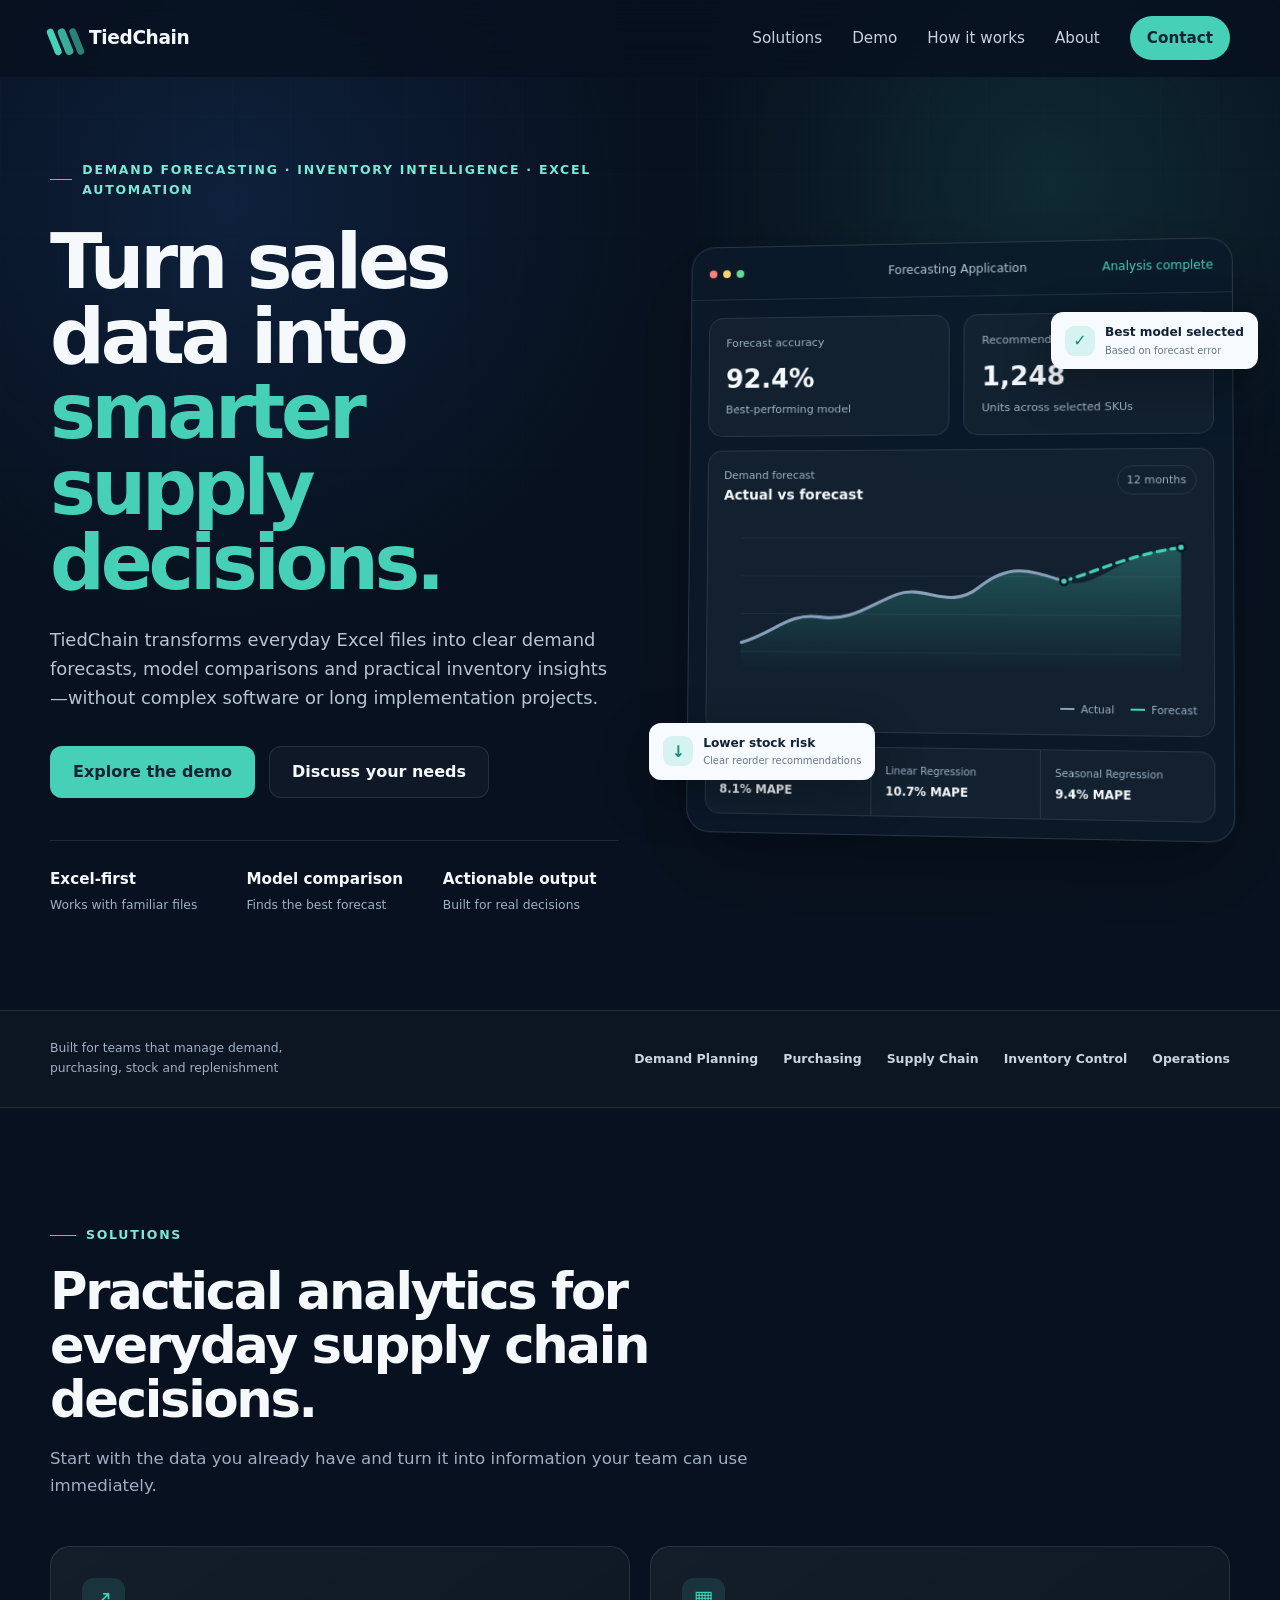
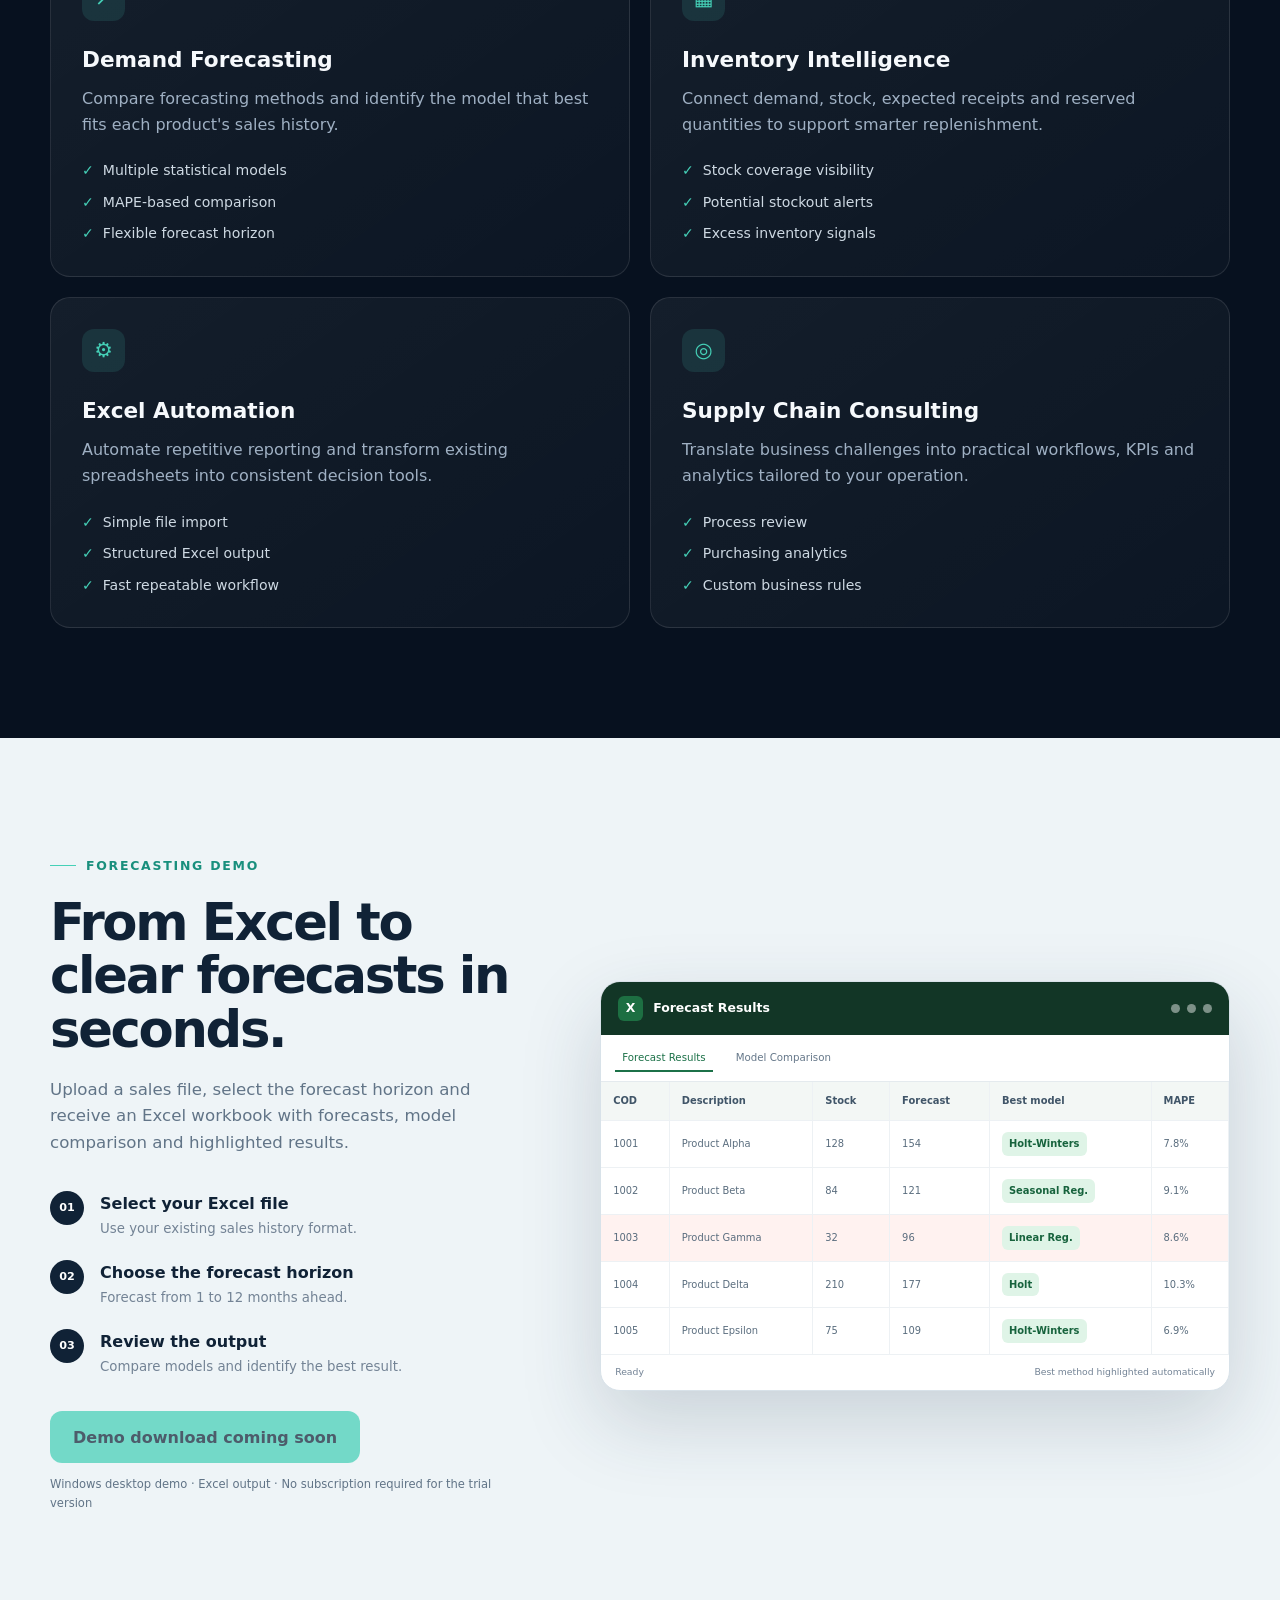
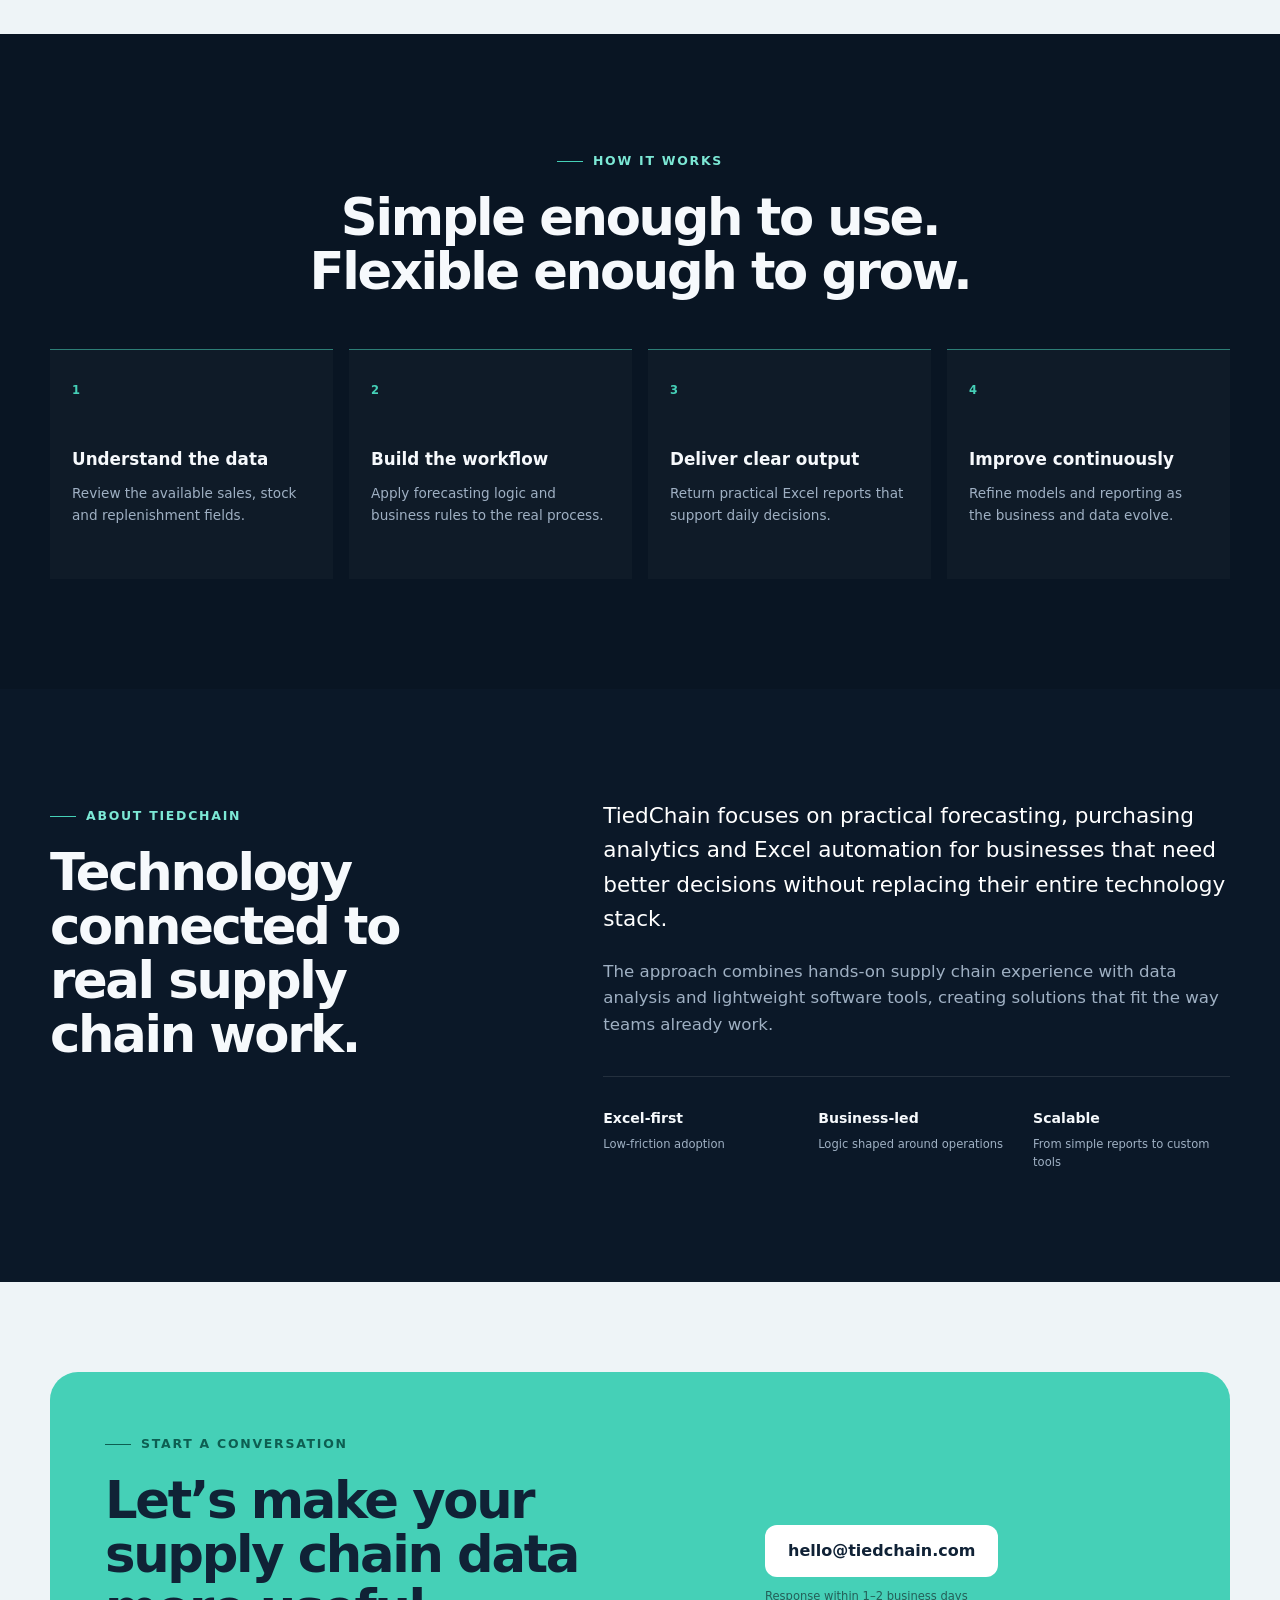
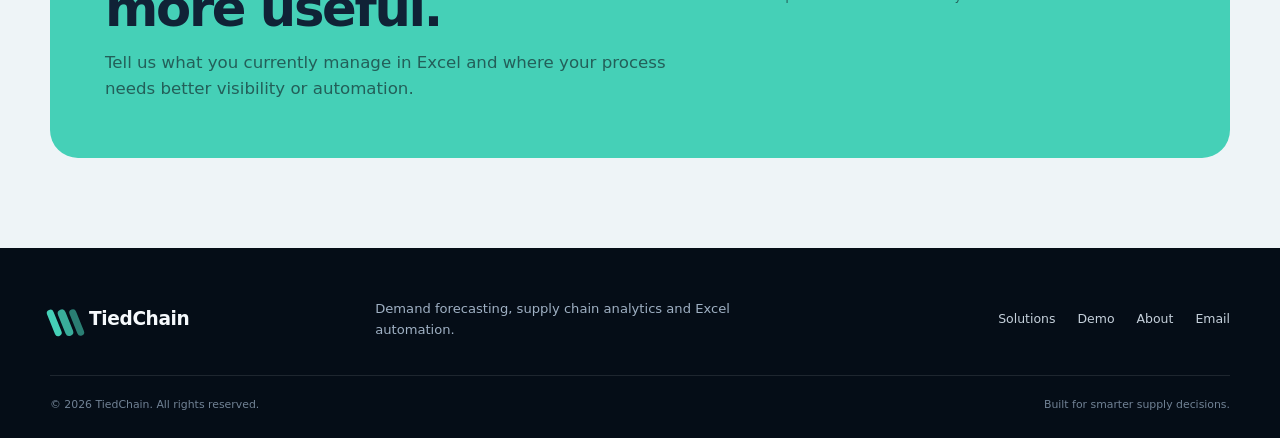
==== index.html @ 2e9de714 "Add files via upload" ====
<!DOCTYPE html>
<html lang="en">
<head>
  <meta charset="UTF-8" />
  <meta name="viewport" content="width=device-width, initial-scale=1.0" />
  <meta name="description" content="TiedChain helps businesses turn Excel sales data into clear demand forecasts, smarter inventory decisions and practical supply chain insights." />
  <meta name="theme-color" content="#07111f" />
  <title>TiedChain | Demand Forecasting & Supply Chain Analytics</title>
  <link rel="icon" href="favicon.svg" type="image/svg+xml" />
  <link rel="stylesheet" href="style.css" />
</head>
<body>
  <header class="site-header">
    <div class="container nav-wrap">
      <a class="brand" href="#top" aria-label="TiedChain home">
        <span class="brand-mark" aria-hidden="true">
          <span></span><span></span><span></span>
        </span>
        <span>TiedChain</span>
      </a>

      <button class="menu-toggle" aria-label="Open navigation" aria-expanded="false">
        <span></span><span></span><span></span>
      </button>

      <nav class="main-nav" aria-label="Main navigation">
        <a href="#solutions">Solutions</a>
        <a href="#demo">Demo</a>
        <a href="#process">How it works</a>
        <a href="#about">About</a>
        <a href="#contact" class="nav-cta">Contact</a>
      </nav>
    </div>
  </header>

  <main id="top">
    <section class="hero">
      <div class="hero-grid"></div>
      <div class="container hero-layout">
        <div class="hero-copy reveal">
          <div class="eyebrow">Demand forecasting · Inventory intelligence · Excel automation</div>
          <h1>Turn sales data into <span>smarter supply decisions.</span></h1>
          <p class="hero-text">
            TiedChain transforms everyday Excel files into clear demand forecasts, model comparisons
            and practical inventory insights—without complex software or long implementation projects.
          </p>
          <div class="hero-actions">
            <a class="button primary" href="#demo">Explore the demo</a>
            <a class="button secondary" href="#contact">Discuss your needs</a>
          </div>
          <div class="trust-row">
            <div><strong>Excel-first</strong><span>Works with familiar files</span></div>
            <div><strong>Model comparison</strong><span>Finds the best forecast</span></div>
            <div><strong>Actionable output</strong><span>Built for real decisions</span></div>
          </div>
        </div>

        <div class="hero-visual reveal">
          <div class="dashboard-shell">
            <div class="window-bar">
              <div class="window-dots"><i></i><i></i><i></i></div>
              <span>Forecasting Application</span>
              <span class="status">Analysis complete</span>
            </div>
            <div class="dashboard-content">
              <div class="metric-card">
                <span>Forecast accuracy</span>
                <strong>92.4%</strong>
                <small>Best-performing model</small>
              </div>
              <div class="metric-card">
                <span>Recommended order</span>
                <strong>1,248</strong>
                <small>Units across selected SKUs</small>
              </div>
              <div class="chart-card">
                <div class="chart-head">
                  <div>
                    <span>Demand forecast</span>
                    <strong>Actual vs forecast</strong>
                  </div>
                  <span class="chip">12 months</span>
                </div>
                <svg viewBox="0 0 620 230" role="img" aria-label="Demand forecast chart">
                  <defs>
                    <linearGradient id="area" x1="0" y1="0" x2="0" y2="1">
                      <stop offset="0%" stop-color="#45d0b7" stop-opacity=".32"/>
                      <stop offset="100%" stop-color="#45d0b7" stop-opacity="0"/>
                    </linearGradient>
                  </defs>
                  <g class="grid-lines">
                    <line x1="24" y1="30" x2="600" y2="30"/>
                    <line x1="24" y1="80" x2="600" y2="80"/>
                    <line x1="24" y1="130" x2="600" y2="130"/>
                    <line x1="24" y1="180" x2="600" y2="180"/>
                  </g>
                  <path class="area" d="M25 168 C70 155 88 128 130 134 S195 118 232 104 S300 126 340 94 S405 72 450 86 S520 46 600 42 L600 205 L25 205 Z"/>
                  <path class="actual" d="M25 168 C70 155 88 128 130 134 S195 118 232 104 S300 126 340 94 S405 72 450 86"/>
                  <path class="forecast" d="M450 86 C500 70 535 52 600 42"/>
                  <circle cx="450" cy="86" r="5"/>
                  <circle cx="600" cy="42" r="5"/>
                </svg>
                <div class="chart-legend"><span><i class="actual-key"></i>Actual</span><span><i class="forecast-key"></i>Forecast</span></div>
              </div>
              <div class="model-row">
                <div><span>Holt-Winters</span><strong>8.1% MAPE</strong></div>
                <div><span>Linear Regression</span><strong>10.7% MAPE</strong></div>
                <div><span>Seasonal Regression</span><strong>9.4% MAPE</strong></div>
              </div>
            </div>
          </div>
          <div class="floating-note note-one"><span>↓</span><div><strong>Lower stock risk</strong><small>Clear reorder recommendations</small></div></div>
          <div class="floating-note note-two"><span>✓</span><div><strong>Best model selected</strong><small>Based on forecast error</small></div></div>
        </div>
      </div>
    </section>

    <section class="logo-strip">
      <div class="container">
        <p>Built for teams that manage demand, purchasing, stock and replenishment</p>
        <div class="role-list">
          <span>Demand Planning</span>
          <span>Purchasing</span>
          <span>Supply Chain</span>
          <span>Inventory Control</span>
          <span>Operations</span>
        </div>
      </div>
    </section>

    <section class="section" id="solutions">
      <div class="container">
        <div class="section-heading reveal">
          <div class="eyebrow">Solutions</div>
          <h2>Practical analytics for everyday supply chain decisions.</h2>
          <p>Start with the data you already have and turn it into information your team can use immediately.</p>
        </div>

        <div class="card-grid">
          <article class="feature-card reveal">
            <div class="icon-box">↗</div>
            <h3>Demand Forecasting</h3>
            <p>Compare forecasting methods and identify the model that best fits each product's sales history.</p>
            <ul><li>Multiple statistical models</li><li>MAPE-based comparison</li><li>Flexible forecast horizon</li></ul>
          </article>
          <article class="feature-card reveal">
            <div class="icon-box">▦</div>
            <h3>Inventory Intelligence</h3>
            <p>Connect demand, stock, expected receipts and reserved quantities to support smarter replenishment.</p>
            <ul><li>Stock coverage visibility</li><li>Potential stockout alerts</li><li>Excess inventory signals</li></ul>
          </article>
          <article class="feature-card reveal">
            <div class="icon-box">⚙</div>
            <h3>Excel Automation</h3>
            <p>Automate repetitive reporting and transform existing spreadsheets into consistent decision tools.</p>
            <ul><li>Simple file import</li><li>Structured Excel output</li><li>Fast repeatable workflow</li></ul>
          </article>
          <article class="feature-card reveal">
            <div class="icon-box">◎</div>
            <h3>Supply Chain Consulting</h3>
            <p>Translate business challenges into practical workflows, KPIs and analytics tailored to your operation.</p>
            <ul><li>Process review</li><li>Purchasing analytics</li><li>Custom business rules</li></ul>
          </article>
        </div>
      </div>
    </section>

    <section class="section demo-section" id="demo">
      <div class="container demo-layout">
        <div class="demo-copy reveal">
          <div class="eyebrow">Forecasting demo</div>
          <h2>From Excel to clear forecasts in seconds.</h2>
          <p>
            Upload a sales file, select the forecast horizon and receive an Excel workbook with forecasts,
            model comparison and highlighted results.
          </p>
          <div class="check-list">
            <div><span>01</span><p><strong>Select your Excel file</strong><small>Use your existing sales history format.</small></p></div>
            <div><span>02</span><p><strong>Choose the forecast horizon</strong><small>Forecast from 1 to 12 months ahead.</small></p></div>
            <div><span>03</span><p><strong>Review the output</strong><small>Compare models and identify the best result.</small></p></div>
          </div>
          <a class="button primary disabled-link" href="#" aria-disabled="true" title="Demo download will be added soon">Demo download coming soon</a>
          <p class="microcopy">Windows desktop demo · Excel output · No subscription required for the trial version</p>
        </div>

        <div class="excel-preview reveal" aria-label="Example forecasting output">
          <div class="excel-top">
            <div class="excel-brand"><span>X</span> Forecast Results</div>
            <div class="excel-controls"><i></i><i></i><i></i></div>
          </div>
          <div class="sheet-tabs"><span class="active">Forecast Results</span><span>Model Comparison</span></div>
          <div class="table-wrap">
            <table>
              <thead>
                <tr><th>COD</th><th>Description</th><th>Stock</th><th>Forecast</th><th>Best model</th><th>MAPE</th></tr>
              </thead>
              <tbody>
                <tr><td>1001</td><td>Product Alpha</td><td>128</td><td>154</td><td><span class="best">Holt-Winters</span></td><td>7.8%</td></tr>
                <tr><td>1002</td><td>Product Beta</td><td>84</td><td>121</td><td><span class="best">Seasonal Reg.</span></td><td>9.1%</td></tr>
                <tr class="risk"><td>1003</td><td>Product Gamma</td><td>32</td><td>96</td><td><span class="best">Linear Reg.</span></td><td>8.6%</td></tr>
                <tr><td>1004</td><td>Product Delta</td><td>210</td><td>177</td><td><span class="best">Holt</span></td><td>10.3%</td></tr>
                <tr><td>1005</td><td>Product Epsilon</td><td>75</td><td>109</td><td><span class="best">Holt-Winters</span></td><td>6.9%</td></tr>
              </tbody>
            </table>
          </div>
          <div class="excel-footer"><span>Ready</span><span>Best method highlighted automatically</span></div>
        </div>
      </div>
    </section>

    <section class="section process-section" id="process">
      <div class="container">
        <div class="section-heading centered reveal">
          <div class="eyebrow">How it works</div>
          <h2>Simple enough to use. Flexible enough to grow.</h2>
        </div>
        <div class="process-grid">
          <div class="process-step reveal"><span>1</span><h3>Understand the data</h3><p>Review the available sales, stock and replenishment fields.</p></div>
          <div class="process-step reveal"><span>2</span><h3>Build the workflow</h3><p>Apply forecasting logic and business rules to the real process.</p></div>
          <div class="process-step reveal"><span>3</span><h3>Deliver clear output</h3><p>Return practical Excel reports that support daily decisions.</p></div>
          <div class="process-step reveal"><span>4</span><h3>Improve continuously</h3><p>Refine models and reporting as the business and data evolve.</p></div>
        </div>
      </div>
    </section>

    <section class="section about-section" id="about">
      <div class="container about-layout">
        <div class="about-panel reveal">
          <div class="eyebrow">About TiedChain</div>
          <h2>Technology connected to real supply chain work.</h2>
        </div>
        <div class="about-copy reveal">
          <p class="lead">
            TiedChain focuses on practical forecasting, purchasing analytics and Excel automation
            for businesses that need better decisions without replacing their entire technology stack.
          </p>
          <p>
            The approach combines hands-on supply chain experience with data analysis and lightweight
            software tools, creating solutions that fit the way teams already work.
          </p>
          <div class="about-stats">
            <div><strong>Excel-first</strong><span>Low-friction adoption</span></div>
            <div><strong>Business-led</strong><span>Logic shaped around operations</span></div>
            <div><strong>Scalable</strong><span>From simple reports to custom tools</span></div>
          </div>
        </div>
      </div>
    </section>

    <section class="contact-section" id="contact">
      <div class="container contact-card reveal">
        <div>
          <div class="eyebrow">Start a conversation</div>
          <h2>Let’s make your supply chain data more useful.</h2>
          <p>Tell us what you currently manage in Excel and where your process needs better visibility or automation.</p>
        </div>
        <div class="contact-actions">
          <a class="button light" href="mailto:hello@tiedchain.com">hello@tiedchain.com</a>
          <span>Response within 1–2 business days</span>
        </div>
      </div>
    </section>
  </main>

  <footer class="site-footer">
    <div class="container footer-grid">
      <a class="brand" href="#top">
        <span class="brand-mark" aria-hidden="true"><span></span><span></span><span></span></span>
        <span>TiedChain</span>
      </a>
      <p>Demand forecasting, supply chain analytics and Excel automation.</p>
      <div class="footer-links">
        <a href="#solutions">Solutions</a>
        <a href="#demo">Demo</a>
        <a href="#about">About</a>
        <a href="mailto:hello@tiedchain.com">Email</a>
      </div>
    </div>
    <div class="container footer-bottom">
      <span>© <span id="year"></span> TiedChain. All rights reserved.</span>
      <span>Built for smarter supply decisions.</span>
    </div>
  </footer>

  <script src="script.js"></script>
</body>
</html>
---- style.css ----
:root {
  --bg: #07111f;
  --bg-soft: #0b1828;
  --panel: #0f2033;
  --panel-2: #12273d;
  --text: #f6f9fc;
  --muted: #9fb0c3;
  --line: rgba(255,255,255,.10);
  --accent: #45d0b7;
  --accent-2: #7ce8d5;
  --ink: #102236;
  --white: #ffffff;
  --shadow: 0 30px 80px rgba(0,0,0,.30);
}

* { box-sizing: border-box; }
html { scroll-behavior: smooth; }
body {
  margin: 0;
  font-family: Inter, ui-sans-serif, system-ui, -apple-system, BlinkMacSystemFont, "Segoe UI", sans-serif;
  color: var(--text);
  background: var(--bg);
  line-height: 1.6;
  overflow-x: hidden;
}
a { color: inherit; text-decoration: none; }
button, input, textarea { font: inherit; }
.container { width: min(1180px, calc(100% - 40px)); margin: 0 auto; }

.site-header {
  position: fixed;
  inset: 0 0 auto;
  z-index: 1000;
  background: rgba(7,17,31,.76);
  backdrop-filter: blur(18px);
  border-bottom: 1px solid transparent;
  transition: .3s ease;
}
.site-header.scrolled { border-bottom-color: var(--line); }
.nav-wrap { height: 76px; display: flex; align-items: center; justify-content: space-between; }
.brand { display: inline-flex; align-items: center; gap: 11px; font-weight: 800; font-size: 1.16rem; letter-spacing: -.02em; }
.brand-mark { width: 28px; height: 28px; display: grid; grid-template-columns: repeat(3, 1fr); gap: 3px; transform: rotate(-22deg); }
.brand-mark span { background: var(--accent); border-radius: 8px; }
.brand-mark span:nth-child(2) { transform: translateY(4px); opacity: .82; }
.brand-mark span:nth-child(3) { transform: translateY(8px); opacity: .58; }
.main-nav { display: flex; align-items: center; gap: 30px; }
.main-nav a { color: #c7d3df; font-size: .95rem; transition: .2s ease; }
.main-nav a:hover { color: var(--white); }
.main-nav .nav-cta { color: var(--ink); background: var(--accent); padding: 10px 17px; border-radius: 999px; font-weight: 700; }
.menu-toggle { display: none; background: none; border: 0; padding: 5px; }
.menu-toggle span { display: block; width: 25px; height: 2px; background: var(--white); margin: 5px 0; }

.hero {
  min-height: 790px;
  padding: 160px 0 95px;
  position: relative;
  overflow: hidden;
  background:
    radial-gradient(circle at 82% 18%, rgba(69,208,183,.13), transparent 27%),
    radial-gradient(circle at 18% 20%, rgba(48,113,209,.16), transparent 32%),
    var(--bg);
}
.hero-grid {
  position: absolute; inset: 0; opacity: .14;
  background-image:
    linear-gradient(rgba(255,255,255,.08) 1px, transparent 1px),
    linear-gradient(90deg, rgba(255,255,255,.08) 1px, transparent 1px);
  background-size: 58px 58px;
  mask-image: linear-gradient(to bottom, black, transparent 80%);
}
.hero-layout { position: relative; display: grid; grid-template-columns: 1.02fr .98fr; align-items: center; gap: 64px; }
.eyebrow {
  display: inline-flex; align-items: center; gap: 10px;
  color: var(--accent-2); font-size: .78rem; font-weight: 800; text-transform: uppercase; letter-spacing: .14em;
}
.eyebrow::before { content: ""; width: 26px; height: 1px; background: var(--accent); }
h1, h2, h3, p { margin-top: 0; }
h1 { font-size: clamp(3.3rem, 6vw, 5.8rem); line-height: .98; letter-spacing: -.055em; margin: 24px 0 26px; }
h1 span { color: var(--accent); }
.hero-text { color: #b7c4d2; font-size: 1.12rem; max-width: 650px; }
.hero-actions { display: flex; gap: 14px; margin: 34px 0 42px; flex-wrap: wrap; }
.button {
  display: inline-flex; align-items: center; justify-content: center;
  min-height: 52px; padding: 0 22px; border-radius: 12px; font-weight: 800;
  border: 1px solid transparent; transition: transform .2s ease, background .2s ease, border-color .2s ease;
}
.button:hover { transform: translateY(-2px); }
.button.primary { background: var(--accent); color: var(--ink); }
.button.secondary { border-color: var(--line); background: rgba(255,255,255,.03); }
.button.light { background: var(--white); color: var(--ink); }
.disabled-link { opacity: .72; pointer-events: none; }
.trust-row { display: grid; grid-template-columns: repeat(3,1fr); gap: 20px; padding-top: 26px; border-top: 1px solid var(--line); }
.trust-row strong, .trust-row span { display: block; }
.trust-row strong { font-size: .95rem; }
.trust-row span { color: var(--muted); font-size: .77rem; margin-top: 4px; }

.hero-visual { position: relative; }
.dashboard-shell {
  border: 1px solid rgba(255,255,255,.13);
  background: rgba(10,25,42,.85);
  border-radius: 24px;
  box-shadow: var(--shadow);
  overflow: hidden;
  transform: perspective(1300px) rotateY(-5deg) rotateX(2deg);
}
.window-bar { height: 54px; display: grid; grid-template-columns: 1fr auto 1fr; align-items: center; padding: 0 18px; border-bottom: 1px solid var(--line); color: #b7c4d2; font-size: .75rem; }
.window-dots { display: flex; gap: 6px; }
.window-dots i { width: 8px; height: 8px; border-radius: 50%; background: rgba(255,255,255,.25); }
.window-dots i:first-child { background: #ff817a; }
.window-dots i:nth-child(2) { background: #ffd36c; }
.window-dots i:nth-child(3) { background: #67d992; }
.status { justify-self: end; color: var(--accent); }
.dashboard-content { padding: 18px; display: grid; grid-template-columns: 1fr 1fr; gap: 14px; }
.metric-card, .chart-card, .model-row { background: rgba(255,255,255,.035); border: 1px solid var(--line); border-radius: 15px; }
.metric-card { padding: 17px; }
.metric-card span, .metric-card small { display: block; color: var(--muted); font-size: .7rem; }
.metric-card strong { font-size: 1.65rem; display: block; margin: 6px 0 2px; }
.chart-card { grid-column: 1/-1; padding: 16px; }
.chart-head { display: flex; justify-content: space-between; align-items: start; }
.chart-head span, .chart-head strong { display: block; }
.chart-head span { color: var(--muted); font-size: .68rem; }
.chart-head strong { font-size: .88rem; }
.chip { border: 1px solid var(--line); padding: 5px 9px; border-radius: 999px; }
.chart-card svg { width: 100%; height: auto; margin-top: 9px; overflow: visible; }
.grid-lines line { stroke: rgba(255,255,255,.08); stroke-width: 1; }
.area { fill: url(#area); }
.actual, .forecast { fill: none; stroke-width: 4; stroke-linecap: round; }
.actual { stroke: #87a0bc; }
.forecast { stroke: var(--accent); stroke-dasharray: 10 8; }
.chart-card circle { fill: var(--accent); stroke: var(--bg); stroke-width: 3; }
.chart-legend { display: flex; gap: 16px; justify-content: end; color: var(--muted); font-size: .66rem; }
.chart-legend span { display: flex; align-items: center; gap: 6px; }
.chart-legend i { width: 14px; height: 2px; display: inline-block; }
.actual-key { background: #87a0bc; }
.forecast-key { background: var(--accent); }
.model-row { grid-column: 1/-1; display: grid; grid-template-columns: repeat(3,1fr); overflow: hidden; }
.model-row div { padding: 14px; border-right: 1px solid var(--line); }
.model-row div:last-child { border: 0; }
.model-row span, .model-row strong { display: block; }
.model-row span { color: var(--muted); font-size: .64rem; }
.model-row strong { font-size: .74rem; margin-top: 4px; }
.floating-note {
  position: absolute; display: flex; gap: 10px; align-items: center;
  padding: 11px 14px; background: #f7fbff; color: var(--ink);
  border-radius: 12px; box-shadow: 0 16px 50px rgba(0,0,0,.3);
}
.floating-note > span { width: 30px; height: 30px; display: grid; place-items: center; background: rgba(69,208,183,.18); color: #158d79; border-radius: 9px; font-weight: 900; }
.floating-note strong, .floating-note small { display: block; }
.floating-note strong { font-size: .76rem; }
.floating-note small { font-size: .62rem; color: #66788a; }
.note-one { left: -34px; bottom: 55px; }
.note-two { right: -28px; top: 72px; }

.logo-strip { padding: 28px 0; border-top: 1px solid var(--line); border-bottom: 1px solid var(--line); background: rgba(255,255,255,.02); }
.logo-strip .container { display: flex; align-items: center; justify-content: space-between; gap: 30px; }
.logo-strip p { margin: 0; color: var(--muted); font-size: .77rem; max-width: 300px; }
.role-list { display: flex; gap: 25px; flex-wrap: wrap; color: #c9d5e1; font-size: .78rem; font-weight: 700; }

.section { padding: 110px 0; }
.section-heading { max-width: 720px; margin-bottom: 46px; }
.section-heading.centered { text-align: center; margin-left: auto; margin-right: auto; }
.section-heading.centered .eyebrow { justify-content: center; }
.section-heading h2, .about-panel h2, .contact-card h2, .demo-copy h2 {
  font-size: clamp(2.25rem, 4vw, 4rem); line-height: 1.05; letter-spacing: -.045em; margin: 20px 0;
}
.section-heading p, .demo-copy > p, .about-copy p, .contact-card p { color: var(--muted); font-size: 1.04rem; }
.card-grid { display: grid; grid-template-columns: repeat(2,1fr); gap: 20px; }
.feature-card {
  padding: 31px; background: linear-gradient(145deg, rgba(255,255,255,.055), rgba(255,255,255,.025));
  border: 1px solid var(--line); border-radius: 20px; transition: transform .25s ease, border-color .25s ease;
}
.feature-card:hover { transform: translateY(-5px); border-color: rgba(69,208,183,.45); }
.icon-box { width: 43px; height: 43px; display: grid; place-items: center; border-radius: 12px; background: rgba(69,208,183,.13); color: var(--accent); font-size: 1.3rem; margin-bottom: 22px; }
.feature-card h3 { font-size: 1.35rem; margin-bottom: 9px; }
.feature-card p { color: var(--muted); }
.feature-card ul { list-style: none; margin: 22px 0 0; padding: 0; display: grid; gap: 9px; }
.feature-card li { color: #ced9e3; font-size: .88rem; }
.feature-card li::before { content: "✓"; color: var(--accent); margin-right: 9px; }

.demo-section { background: #eef4f7; color: var(--ink); }
.demo-layout { display: grid; grid-template-columns: .86fr 1.14fr; gap: 75px; align-items: center; }
.demo-section .eyebrow { color: #198f7d; }
.demo-copy > p { color: #617487; }
.check-list { display: grid; gap: 20px; margin: 34px 0; }
.check-list > div { display: flex; gap: 16px; align-items: start; }
.check-list > div > span { width: 34px; height: 34px; border-radius: 50%; background: var(--ink); color: var(--white); display: grid; place-items: center; font-size: .7rem; font-weight: 800; flex: 0 0 auto; }
.check-list p, .check-list strong, .check-list small { display: block; margin: 0; }
.check-list small { color: #738395; margin-top: 2px; }
.microcopy { font-size: .72rem !important; margin-top: 12px; }
.excel-preview { background: white; border-radius: 20px; box-shadow: 0 30px 80px rgba(34,57,78,.18); overflow: hidden; border: 1px solid #d8e2e9; transform: rotate(1deg); }
.excel-top { display: flex; justify-content: space-between; align-items: center; padding: 14px 17px; background: #123626; color: white; }
.excel-brand { display: flex; align-items: center; gap: 10px; font-size: .78rem; font-weight: 700; }
.excel-brand span { width: 25px; height: 25px; display: grid; place-items: center; background: #1d6f42; border-radius: 6px; }
.excel-controls { display: flex; gap: 7px; }
.excel-controls i { width: 9px; height: 9px; background: rgba(255,255,255,.45); border-radius: 50%; }
.sheet-tabs { padding: 9px 14px; border-bottom: 1px solid #e4eaee; display: flex; gap: 16px; font-size: .64rem; }
.sheet-tabs span { padding: 5px 7px; color: #657789; }
.sheet-tabs .active { color: #1c7148; border-bottom: 2px solid #1c7148; }
.table-wrap { overflow-x: auto; }
table { width: 100%; border-collapse: collapse; font-size: .62rem; min-width: 620px; }
th, td { padding: 11px 12px; border-right: 1px solid #edf1f4; border-bottom: 1px solid #edf1f4; text-align: left; white-space: nowrap; }
th { background: #f3f7f5; color: #405568; font-weight: 800; }
td { color: #5a6d7e; }
.best { display: inline-block; background: #dff4e7; color: #17633d; padding: 4px 7px; border-radius: 6px; font-weight: 800; }
tr.risk td { background: #fff2f0; }
.excel-footer { padding: 10px 14px; display: flex; justify-content: space-between; color: #738395; font-size: .58rem; }

.process-section { background: #091523; }
.process-grid { display: grid; grid-template-columns: repeat(4,1fr); gap: 16px; margin-top: 50px; }
.process-step { padding: 26px 22px; border-top: 1px solid rgba(69,208,183,.55); background: rgba(255,255,255,.025); min-height: 230px; }
.process-step > span { color: var(--accent); font-size: .72rem; font-weight: 900; }
.process-step h3 { margin: 45px 0 10px; font-size: 1.05rem; }
.process-step p { color: var(--muted); font-size: .85rem; }

.about-section { background: var(--bg-soft); }
.about-layout { display: grid; grid-template-columns: .85fr 1.15fr; gap: 90px; }
.about-panel { padding-right: 20px; }
.about-copy .lead { color: var(--white); font-size: 1.35rem; }
.about-stats { display: grid; grid-template-columns: repeat(3,1fr); gap: 18px; margin-top: 38px; padding-top: 30px; border-top: 1px solid var(--line); }
.about-stats strong, .about-stats span { display: block; }
.about-stats strong { font-size: .88rem; }
.about-stats span { color: var(--muted); font-size: .72rem; margin-top: 5px; }

.contact-section { padding: 90px 0; background: #eef4f7; color: var(--ink); }
.contact-card { background: var(--accent); border-radius: 28px; padding: 55px; display: grid; grid-template-columns: 1.2fr .8fr; gap: 45px; align-items: center; }
.contact-card .eyebrow { color: #0d5e51; }
.contact-card .eyebrow::before { background: #0d5e51; }
.contact-card h2 { margin-bottom: 14px; }
.contact-card p { color: #235f59; margin: 0; }
.contact-actions { display: flex; flex-direction: column; align-items: flex-start; gap: 10px; }
.contact-actions span { color: #245f58; font-size: .72rem; }

.site-footer { padding: 50px 0 25px; background: #050d17; }
.footer-grid { display: grid; grid-template-columns: .7fr 1fr 1fr; gap: 40px; align-items: center; }
.footer-grid p { color: var(--muted); font-size: .82rem; margin: 0; }
.footer-links { display: flex; justify-content: flex-end; gap: 22px; color: #c5d0db; font-size: .78rem; }
.footer-bottom { margin-top: 35px; padding-top: 20px; border-top: 1px solid var(--line); display: flex; justify-content: space-between; color: #718295; font-size: .68rem; }

.reveal { opacity: 0; transform: translateY(24px); transition: opacity .7s ease, transform .7s ease; }
.reveal.visible { opacity: 1; transform: none; }

@media (max-width: 980px) {
  .hero-layout, .demo-layout, .about-layout, .contact-card { grid-template-columns: 1fr; }
  .hero { padding-top: 135px; }
  .hero-copy { max-width: 760px; }
  .hero-visual { max-width: 700px; margin: 30px auto 0; }
  .dashboard-shell { transform: none; }
  .process-grid { grid-template-columns: repeat(2,1fr); }
  .about-layout { gap: 35px; }
  .contact-actions { align-items: flex-start; }
  .footer-grid { grid-template-columns: 1fr; }
  .footer-links { justify-content: flex-start; }
}
@media (max-width: 760px) {
  .main-nav {
    display: none; position: absolute; top: 76px; left: 20px; right: 20px;
    flex-direction: column; align-items: stretch; gap: 0; background: #0c1a2b;
    border: 1px solid var(--line); border-radius: 14px; padding: 10px;
  }
  .main-nav.open { display: flex; }
  .main-nav a { padding: 12px; }
  .main-nav .nav-cta { text-align: center; margin-top: 5px; }
  .menu-toggle { display: block; }
  h1 { font-size: 3.25rem; }
  .trust-row, .card-grid, .process-grid, .about-stats { grid-template-columns: 1fr; }
  .trust-row { gap: 14px; }
  .logo-strip .container { align-items: flex-start; flex-direction: column; }
  .role-list { gap: 14px 20px; }
  .section { padding: 78px 0; }
  .note-one, .note-two { display: none; }
  .contact-card { padding: 34px 25px; }
  .footer-bottom { flex-direction: column; gap: 8px; }
}
@media (max-width: 520px) {
  .container { width: min(100% - 28px, 1180px); }
  .hero { min-height: auto; }
  h1 { font-size: 2.75rem; }
  .hero-actions { flex-direction: column; }
  .button { width: 100%; }
  .dashboard-content { grid-template-columns: 1fr; }
  .metric-card, .chart-card, .model-row { grid-column: 1; }
  .model-row { grid-template-columns: 1fr; }
  .model-row div { border-right: 0; border-bottom: 1px solid var(--line); }
  .window-bar { grid-template-columns: 1fr 1fr; }
  .window-bar > span:nth-child(2) { display: none; }
}
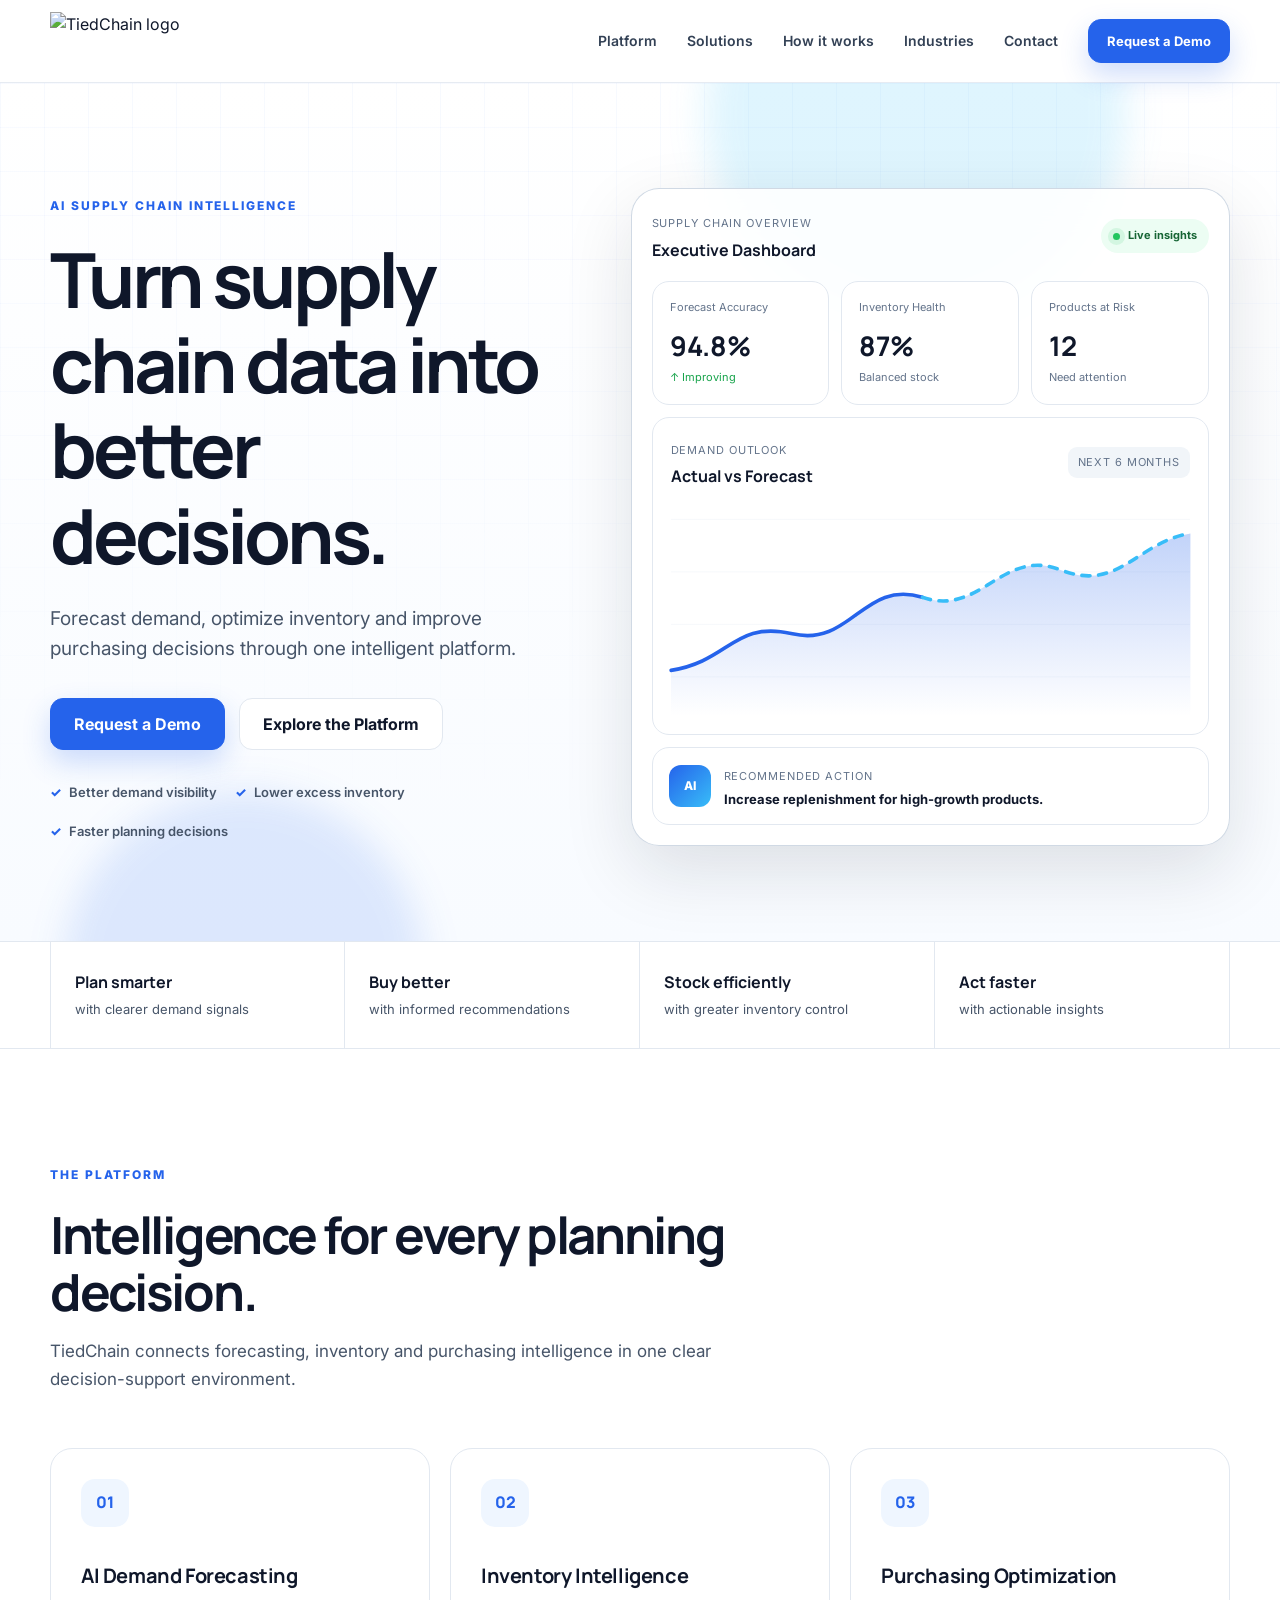
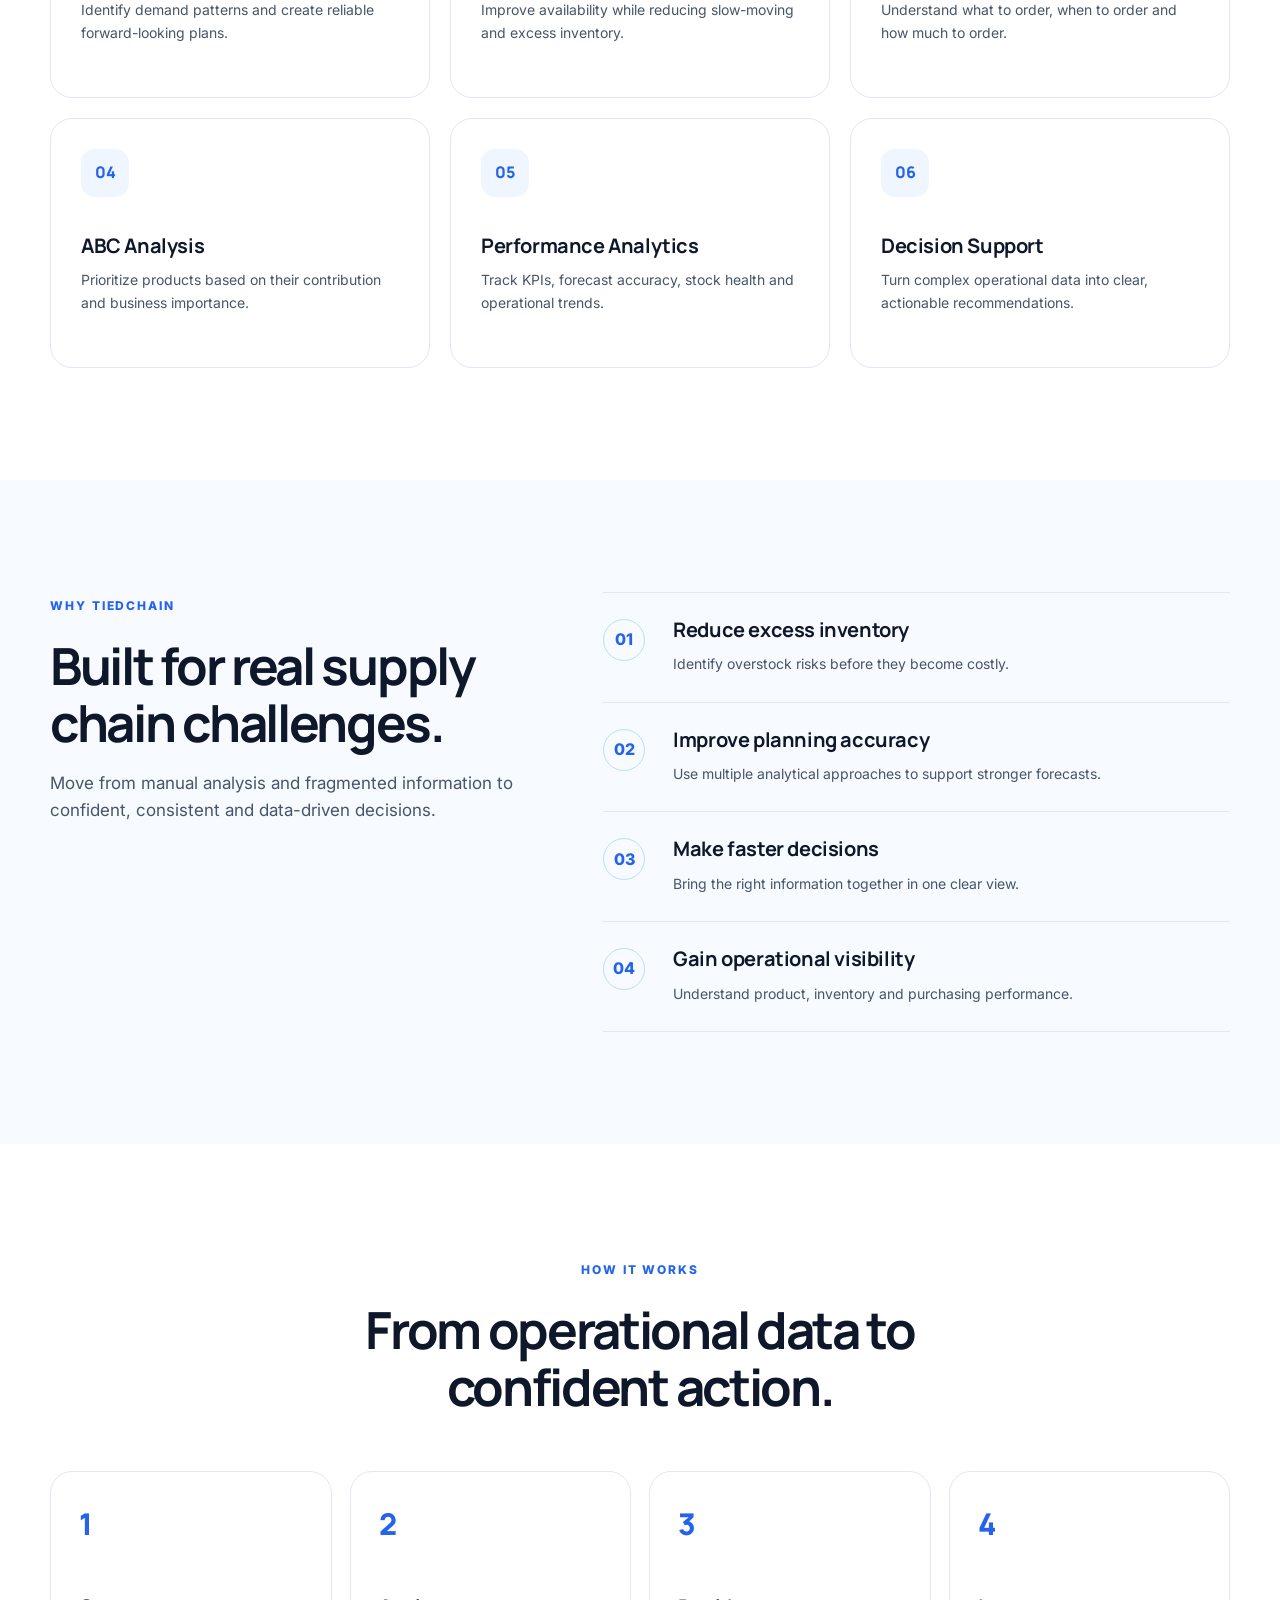
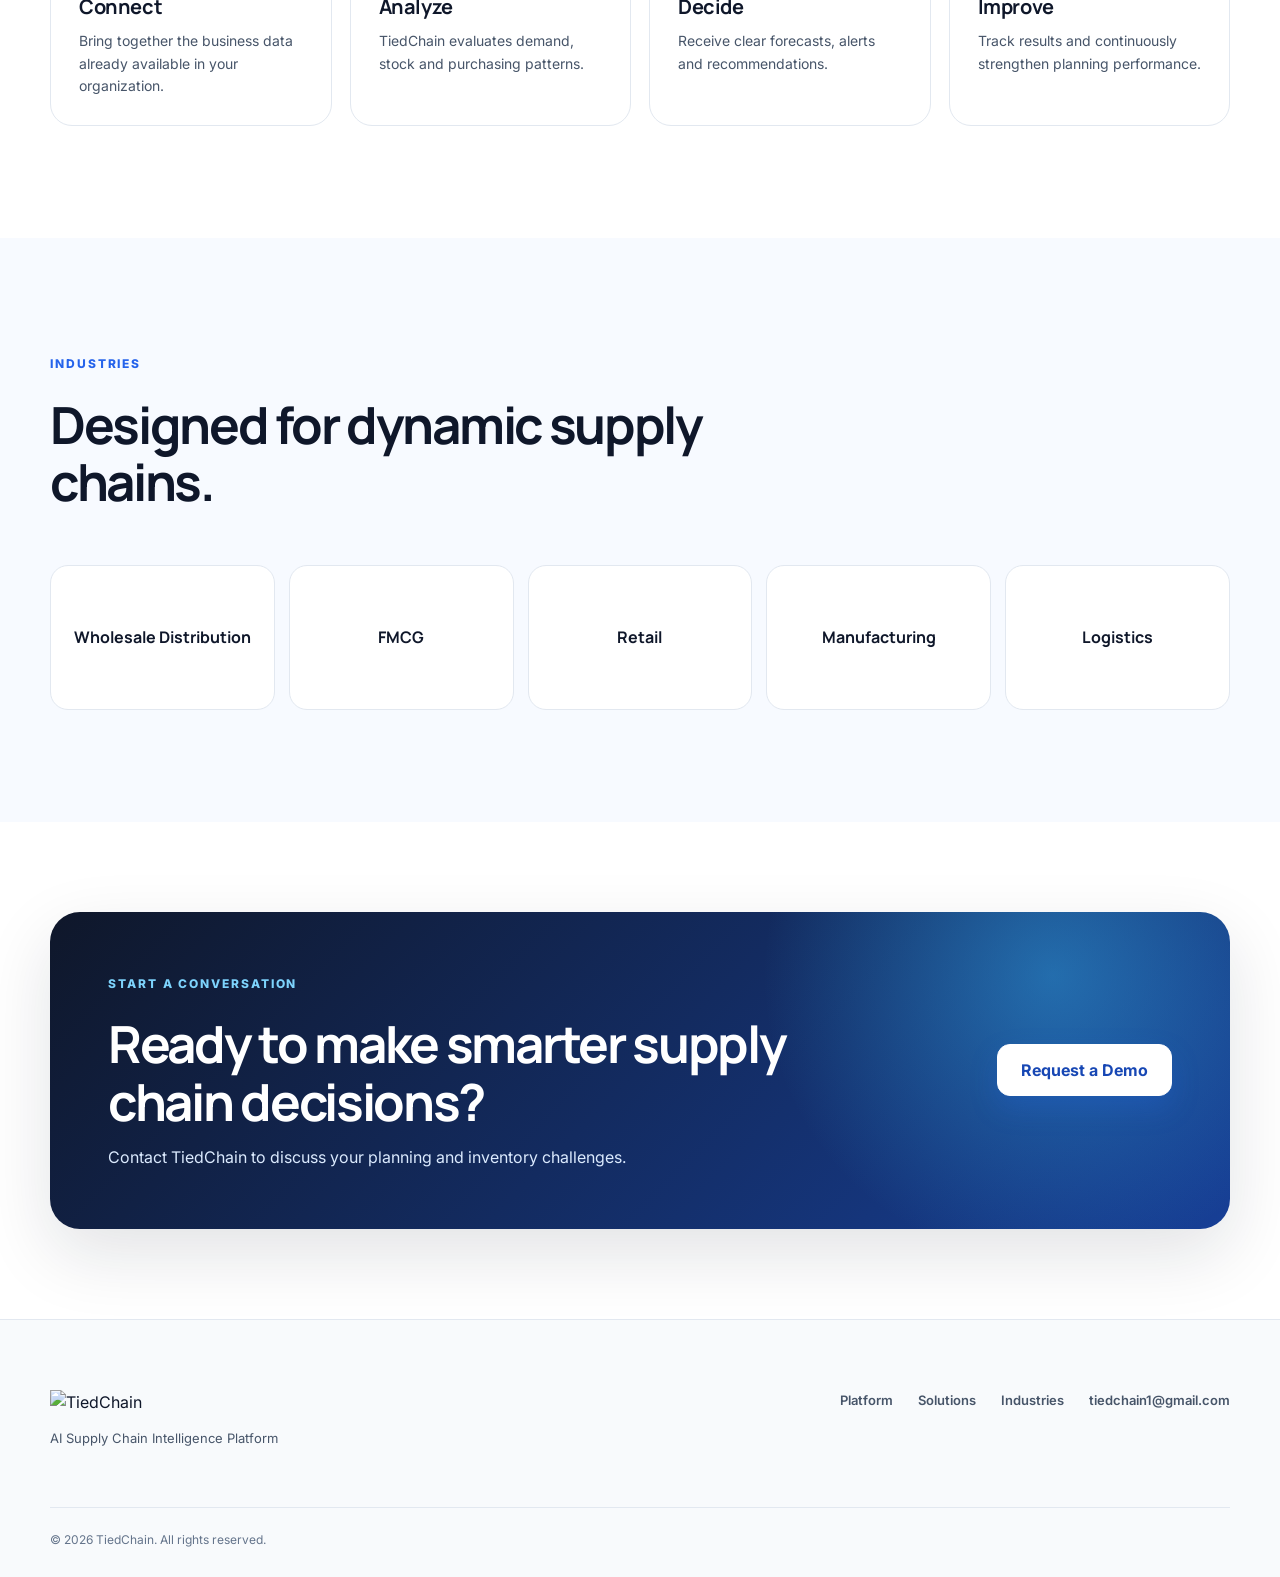
==== commit 38bd2b2f: "Add files via upload" ====
--- a/index.html
+++ b/index.html
@@ -3,282 +3,314 @@
 <head>
   <meta charset="UTF-8" />
   <meta name="viewport" content="width=device-width, initial-scale=1.0" />
-  <meta name="description" content="TiedChain helps businesses turn Excel sales data into clear demand forecasts, smarter inventory decisions and practical supply chain insights." />
-  <meta name="theme-color" content="#07111f" />
-  <title>TiedChain | Demand Forecasting & Supply Chain Analytics</title>
-  <link rel="icon" href="favicon.svg" type="image/svg+xml" />
+  <meta name="description" content="TiedChain is an AI-powered supply chain intelligence platform for demand forecasting, inventory optimization and smarter purchasing decisions." />
+  <title>TiedChain | AI Supply Chain Intelligence</title>
+
+  <link rel="preconnect" href="https://fonts.googleapis.com">
+  <link rel="preconnect" href="https://fonts.gstatic.com" crossorigin>
+  <link href="https://fonts.googleapis.com/css2?family=Inter:wght@400;500;600;700&family=Manrope:wght@600;700;800&display=swap" rel="stylesheet">
+
   <link rel="stylesheet" href="style.css" />
 </head>
 <body>
   <header class="site-header">
-    <div class="container nav-wrap">
-      <a class="brand" href="#top" aria-label="TiedChain home">
-        <span class="brand-mark" aria-hidden="true">
-          <span></span><span></span><span></span>
-        </span>
-        <span>TiedChain</span>
+    <div class="container nav">
+      <a class="brand" href="#home" aria-label="TiedChain home">
+        <img src="assets/tiedchain-logo.jpg" alt="TiedChain logo" />
       </a>
 
-      <button class="menu-toggle" aria-label="Open navigation" aria-expanded="false">
+      <button class="menu-button" aria-label="Open menu" aria-expanded="false">
         <span></span><span></span><span></span>
       </button>
 
-      <nav class="main-nav" aria-label="Main navigation">
+      <nav class="nav-links">
+        <a href="#platform">Platform</a>
         <a href="#solutions">Solutions</a>
-        <a href="#demo">Demo</a>
-        <a href="#process">How it works</a>
-        <a href="#about">About</a>
-        <a href="#contact" class="nav-cta">Contact</a>
+        <a href="#how-it-works">How it works</a>
+        <a href="#industries">Industries</a>
+        <a href="#contact">Contact</a>
+        <a class="button button-small" href="mailto:tiedchain1@gmail.com?subject=TiedChain%20Demo%20Request">
+          Request a Demo
+        </a>
       </nav>
     </div>
   </header>
 
-  <main id="top">
-    <section class="hero">
-      <div class="hero-grid"></div>
-      <div class="container hero-layout">
+  <main>
+    <section class="hero" id="home">
+      <div class="hero-glow hero-glow-one"></div>
+      <div class="hero-glow hero-glow-two"></div>
+
+      <div class="container hero-grid">
         <div class="hero-copy reveal">
-          <div class="eyebrow">Demand forecasting · Inventory intelligence · Excel automation</div>
-          <h1>Turn sales data into <span>smarter supply decisions.</span></h1>
+          <div class="eyebrow">AI SUPPLY CHAIN INTELLIGENCE</div>
+          <h1>Turn supply chain data into better decisions.</h1>
           <p class="hero-text">
-            TiedChain transforms everyday Excel files into clear demand forecasts, model comparisons
-            and practical inventory insights—without complex software or long implementation projects.
+            Forecast demand, optimize inventory and improve purchasing decisions
+            through one intelligent platform.
           </p>
+
           <div class="hero-actions">
-            <a class="button primary" href="#demo">Explore the demo</a>
-            <a class="button secondary" href="#contact">Discuss your needs</a>
-          </div>
-          <div class="trust-row">
-            <div><strong>Excel-first</strong><span>Works with familiar files</span></div>
-            <div><strong>Model comparison</strong><span>Finds the best forecast</span></div>
-            <div><strong>Actionable output</strong><span>Built for real decisions</span></div>
-          </div>
-        </div>
-
-        <div class="hero-visual reveal">
-          <div class="dashboard-shell">
-            <div class="window-bar">
-              <div class="window-dots"><i></i><i></i><i></i></div>
-              <span>Forecasting Application</span>
-              <span class="status">Analysis complete</span>
-            </div>
-            <div class="dashboard-content">
-              <div class="metric-card">
-                <span>Forecast accuracy</span>
-                <strong>92.4%</strong>
-                <small>Best-performing model</small>
+            <a class="button" href="mailto:tiedchain1@gmail.com?subject=TiedChain%20Demo%20Request">
+              Request a Demo
+            </a>
+            <a class="button button-secondary" href="#platform">Explore the Platform</a>
+          </div>
+
+          <div class="hero-benefits">
+            <span>Better demand visibility</span>
+            <span>Lower excess inventory</span>
+            <span>Faster planning decisions</span>
+          </div>
+        </div>
+
+        <div class="dashboard-shell reveal">
+          <div class="dashboard-topbar">
+            <div>
+              <span class="dashboard-label">Supply Chain Overview</span>
+              <strong>Executive Dashboard</strong>
+            </div>
+            <span class="status"><i></i> Live insights</span>
+          </div>
+
+          <div class="kpi-grid">
+            <article class="kpi-card">
+              <span>Forecast Accuracy</span>
+              <strong>94.8%</strong>
+              <small class="positive">↑ Improving</small>
+            </article>
+            <article class="kpi-card">
+              <span>Inventory Health</span>
+              <strong>87%</strong>
+              <small>Balanced stock</small>
+            </article>
+            <article class="kpi-card">
+              <span>Products at Risk</span>
+              <strong>12</strong>
+              <small>Need attention</small>
+            </article>
+          </div>
+
+          <div class="chart-card">
+            <div class="chart-heading">
+              <div>
+                <span>Demand outlook</span>
+                <strong>Actual vs Forecast</strong>
               </div>
-              <div class="metric-card">
-                <span>Recommended order</span>
-                <strong>1,248</strong>
-                <small>Units across selected SKUs</small>
-              </div>
-              <div class="chart-card">
-                <div class="chart-head">
-                  <div>
-                    <span>Demand forecast</span>
-                    <strong>Actual vs forecast</strong>
-                  </div>
-                  <span class="chip">12 months</span>
-                </div>
-                <svg viewBox="0 0 620 230" role="img" aria-label="Demand forecast chart">
-                  <defs>
-                    <linearGradient id="area" x1="0" y1="0" x2="0" y2="1">
-                      <stop offset="0%" stop-color="#45d0b7" stop-opacity=".32"/>
-                      <stop offset="100%" stop-color="#45d0b7" stop-opacity="0"/>
-                    </linearGradient>
-                  </defs>
-                  <g class="grid-lines">
-                    <line x1="24" y1="30" x2="600" y2="30"/>
-                    <line x1="24" y1="80" x2="600" y2="80"/>
-                    <line x1="24" y1="130" x2="600" y2="130"/>
-                    <line x1="24" y1="180" x2="600" y2="180"/>
-                  </g>
-                  <path class="area" d="M25 168 C70 155 88 128 130 134 S195 118 232 104 S300 126 340 94 S405 72 450 86 S520 46 600 42 L600 205 L25 205 Z"/>
-                  <path class="actual" d="M25 168 C70 155 88 128 130 134 S195 118 232 104 S300 126 340 94 S405 72 450 86"/>
-                  <path class="forecast" d="M450 86 C500 70 535 52 600 42"/>
-                  <circle cx="450" cy="86" r="5"/>
-                  <circle cx="600" cy="42" r="5"/>
-                </svg>
-                <div class="chart-legend"><span><i class="actual-key"></i>Actual</span><span><i class="forecast-key"></i>Forecast</span></div>
-              </div>
-              <div class="model-row">
-                <div><span>Holt-Winters</span><strong>8.1% MAPE</strong></div>
-                <div><span>Linear Regression</span><strong>10.7% MAPE</strong></div>
-                <div><span>Seasonal Regression</span><strong>9.4% MAPE</strong></div>
-              </div>
-            </div>
-          </div>
-          <div class="floating-note note-one"><span>↓</span><div><strong>Lower stock risk</strong><small>Clear reorder recommendations</small></div></div>
-          <div class="floating-note note-two"><span>✓</span><div><strong>Best model selected</strong><small>Based on forecast error</small></div></div>
-        </div>
-      </div>
-    </section>
-
-    <section class="logo-strip">
-      <div class="container">
-        <p>Built for teams that manage demand, purchasing, stock and replenishment</p>
-        <div class="role-list">
-          <span>Demand Planning</span>
-          <span>Purchasing</span>
-          <span>Supply Chain</span>
-          <span>Inventory Control</span>
-          <span>Operations</span>
-        </div>
-      </div>
-    </section>
-
-    <section class="section" id="solutions">
+              <span class="chart-period">Next 6 months</span>
+            </div>
+
+            <div class="chart">
+              <div class="chart-lines"></div>
+              <svg viewBox="0 0 620 230" preserveAspectRatio="none" aria-label="Demand forecast chart">
+                <defs>
+                  <linearGradient id="areaGradient" x1="0" x2="0" y1="0" y2="1">
+                    <stop offset="0%" stop-color="#2563eb" stop-opacity=".28"/>
+                    <stop offset="100%" stop-color="#2563eb" stop-opacity="0"/>
+                  </linearGradient>
+                </defs>
+                <path class="area" d="M0,180 C70,170 75,125 145,140 C215,155 230,80 300,100 C370,122 395,45 465,70 C535,95 555,40 620,30 L620,230 L0,230 Z"/>
+                <path class="actual-line" d="M0,180 C70,170 75,125 145,140 C215,155 230,80 300,100"/>
+                <path class="forecast-line" d="M300,100 C370,122 395,45 465,70 C535,95 555,40 620,30"/>
+              </svg>
+            </div>
+          </div>
+
+          <div class="insight-card">
+            <div class="insight-icon">AI</div>
+            <div>
+              <span>Recommended action</span>
+              <strong>Increase replenishment for high-growth products.</strong>
+            </div>
+          </div>
+        </div>
+      </div>
+    </section>
+
+    <section class="outcomes">
+      <div class="container outcomes-grid">
+        <div><strong>Plan smarter</strong><span>with clearer demand signals</span></div>
+        <div><strong>Buy better</strong><span>with informed recommendations</span></div>
+        <div><strong>Stock efficiently</strong><span>with greater inventory control</span></div>
+        <div><strong>Act faster</strong><span>with actionable insights</span></div>
+      </div>
+    </section>
+
+    <section class="section" id="platform">
       <div class="container">
         <div class="section-heading reveal">
-          <div class="eyebrow">Solutions</div>
-          <h2>Practical analytics for everyday supply chain decisions.</h2>
-          <p>Start with the data you already have and turn it into information your team can use immediately.</p>
-        </div>
-
-        <div class="card-grid">
-          <article class="feature-card reveal">
-            <div class="icon-box">↗</div>
-            <h3>Demand Forecasting</h3>
-            <p>Compare forecasting methods and identify the model that best fits each product's sales history.</p>
-            <ul><li>Multiple statistical models</li><li>MAPE-based comparison</li><li>Flexible forecast horizon</li></ul>
-          </article>
-          <article class="feature-card reveal">
-            <div class="icon-box">▦</div>
+          <div class="eyebrow">THE PLATFORM</div>
+          <h2>Intelligence for every planning decision.</h2>
+          <p>
+            TiedChain connects forecasting, inventory and purchasing intelligence
+            in one clear decision-support environment.
+          </p>
+        </div>
+
+        <div class="feature-grid">
+          <article class="feature-card reveal">
+            <div class="feature-icon">01</div>
+            <h3>AI Demand Forecasting</h3>
+            <p>Identify demand patterns and create reliable forward-looking plans.</p>
+          </article>
+
+          <article class="feature-card reveal">
+            <div class="feature-icon">02</div>
             <h3>Inventory Intelligence</h3>
-            <p>Connect demand, stock, expected receipts and reserved quantities to support smarter replenishment.</p>
-            <ul><li>Stock coverage visibility</li><li>Potential stockout alerts</li><li>Excess inventory signals</li></ul>
-          </article>
-          <article class="feature-card reveal">
-            <div class="icon-box">⚙</div>
-            <h3>Excel Automation</h3>
-            <p>Automate repetitive reporting and transform existing spreadsheets into consistent decision tools.</p>
-            <ul><li>Simple file import</li><li>Structured Excel output</li><li>Fast repeatable workflow</li></ul>
-          </article>
-          <article class="feature-card reveal">
-            <div class="icon-box">◎</div>
-            <h3>Supply Chain Consulting</h3>
-            <p>Translate business challenges into practical workflows, KPIs and analytics tailored to your operation.</p>
-            <ul><li>Process review</li><li>Purchasing analytics</li><li>Custom business rules</li></ul>
-          </article>
-        </div>
-      </div>
-    </section>
-
-    <section class="section demo-section" id="demo">
-      <div class="container demo-layout">
-        <div class="demo-copy reveal">
-          <div class="eyebrow">Forecasting demo</div>
-          <h2>From Excel to clear forecasts in seconds.</h2>
+            <p>Improve availability while reducing slow-moving and excess inventory.</p>
+          </article>
+
+          <article class="feature-card reveal">
+            <div class="feature-icon">03</div>
+            <h3>Purchasing Optimization</h3>
+            <p>Understand what to order, when to order and how much to order.</p>
+          </article>
+
+          <article class="feature-card reveal">
+            <div class="feature-icon">04</div>
+            <h3>ABC Analysis</h3>
+            <p>Prioritize products based on their contribution and business importance.</p>
+          </article>
+
+          <article class="feature-card reveal">
+            <div class="feature-icon">05</div>
+            <h3>Performance Analytics</h3>
+            <p>Track KPIs, forecast accuracy, stock health and operational trends.</p>
+          </article>
+
+          <article class="feature-card reveal">
+            <div class="feature-icon">06</div>
+            <h3>Decision Support</h3>
+            <p>Turn complex operational data into clear, actionable recommendations.</p>
+          </article>
+        </div>
+      </div>
+    </section>
+
+    <section class="section soft-section" id="solutions">
+      <div class="container split-section">
+        <div class="section-heading reveal">
+          <div class="eyebrow">WHY TIEDCHAIN</div>
+          <h2>Built for real supply chain challenges.</h2>
           <p>
-            Upload a sales file, select the forecast horizon and receive an Excel workbook with forecasts,
-            model comparison and highlighted results.
+            Move from manual analysis and fragmented information to confident,
+            consistent and data-driven decisions.
           </p>
-          <div class="check-list">
-            <div><span>01</span><p><strong>Select your Excel file</strong><small>Use your existing sales history format.</small></p></div>
-            <div><span>02</span><p><strong>Choose the forecast horizon</strong><small>Forecast from 1 to 12 months ahead.</small></p></div>
-            <div><span>03</span><p><strong>Review the output</strong><small>Compare models and identify the best result.</small></p></div>
-          </div>
-          <a class="button primary disabled-link" href="#" aria-disabled="true" title="Demo download will be added soon">Demo download coming soon</a>
-          <p class="microcopy">Windows desktop demo · Excel output · No subscription required for the trial version</p>
-        </div>
-
-        <div class="excel-preview reveal" aria-label="Example forecasting output">
-          <div class="excel-top">
-            <div class="excel-brand"><span>X</span> Forecast Results</div>
-            <div class="excel-controls"><i></i><i></i><i></i></div>
-          </div>
-          <div class="sheet-tabs"><span class="active">Forecast Results</span><span>Model Comparison</span></div>
-          <div class="table-wrap">
-            <table>
-              <thead>
-                <tr><th>COD</th><th>Description</th><th>Stock</th><th>Forecast</th><th>Best model</th><th>MAPE</th></tr>
-              </thead>
-              <tbody>
-                <tr><td>1001</td><td>Product Alpha</td><td>128</td><td>154</td><td><span class="best">Holt-Winters</span></td><td>7.8%</td></tr>
-                <tr><td>1002</td><td>Product Beta</td><td>84</td><td>121</td><td><span class="best">Seasonal Reg.</span></td><td>9.1%</td></tr>
-                <tr class="risk"><td>1003</td><td>Product Gamma</td><td>32</td><td>96</td><td><span class="best">Linear Reg.</span></td><td>8.6%</td></tr>
-                <tr><td>1004</td><td>Product Delta</td><td>210</td><td>177</td><td><span class="best">Holt</span></td><td>10.3%</td></tr>
-                <tr><td>1005</td><td>Product Epsilon</td><td>75</td><td>109</td><td><span class="best">Holt-Winters</span></td><td>6.9%</td></tr>
-              </tbody>
-            </table>
-          </div>
-          <div class="excel-footer"><span>Ready</span><span>Best method highlighted automatically</span></div>
-        </div>
-      </div>
-    </section>
-
-    <section class="section process-section" id="process">
+        </div>
+
+        <div class="benefit-list reveal">
+          <div class="benefit-item">
+            <span>01</span>
+            <div>
+              <h3>Reduce excess inventory</h3>
+              <p>Identify overstock risks before they become costly.</p>
+            </div>
+          </div>
+          <div class="benefit-item">
+            <span>02</span>
+            <div>
+              <h3>Improve planning accuracy</h3>
+              <p>Use multiple analytical approaches to support stronger forecasts.</p>
+            </div>
+          </div>
+          <div class="benefit-item">
+            <span>03</span>
+            <div>
+              <h3>Make faster decisions</h3>
+              <p>Bring the right information together in one clear view.</p>
+            </div>
+          </div>
+          <div class="benefit-item">
+            <span>04</span>
+            <div>
+              <h3>Gain operational visibility</h3>
+              <p>Understand product, inventory and purchasing performance.</p>
+            </div>
+          </div>
+        </div>
+      </div>
+    </section>
+
+    <section class="section" id="how-it-works">
       <div class="container">
         <div class="section-heading centered reveal">
-          <div class="eyebrow">How it works</div>
-          <h2>Simple enough to use. Flexible enough to grow.</h2>
-        </div>
-        <div class="process-grid">
-          <div class="process-step reveal"><span>1</span><h3>Understand the data</h3><p>Review the available sales, stock and replenishment fields.</p></div>
-          <div class="process-step reveal"><span>2</span><h3>Build the workflow</h3><p>Apply forecasting logic and business rules to the real process.</p></div>
-          <div class="process-step reveal"><span>3</span><h3>Deliver clear output</h3><p>Return practical Excel reports that support daily decisions.</p></div>
-          <div class="process-step reveal"><span>4</span><h3>Improve continuously</h3><p>Refine models and reporting as the business and data evolve.</p></div>
-        </div>
-      </div>
-    </section>
-
-    <section class="section about-section" id="about">
-      <div class="container about-layout">
-        <div class="about-panel reveal">
-          <div class="eyebrow">About TiedChain</div>
-          <h2>Technology connected to real supply chain work.</h2>
-        </div>
-        <div class="about-copy reveal">
-          <p class="lead">
-            TiedChain focuses on practical forecasting, purchasing analytics and Excel automation
-            for businesses that need better decisions without replacing their entire technology stack.
-          </p>
-          <p>
-            The approach combines hands-on supply chain experience with data analysis and lightweight
-            software tools, creating solutions that fit the way teams already work.
-          </p>
-          <div class="about-stats">
-            <div><strong>Excel-first</strong><span>Low-friction adoption</span></div>
-            <div><strong>Business-led</strong><span>Logic shaped around operations</span></div>
-            <div><strong>Scalable</strong><span>From simple reports to custom tools</span></div>
-          </div>
-        </div>
-      </div>
-    </section>
-
-    <section class="contact-section" id="contact">
-      <div class="container contact-card reveal">
+          <div class="eyebrow">HOW IT WORKS</div>
+          <h2>From operational data to confident action.</h2>
+        </div>
+
+        <div class="steps">
+          <article class="step reveal">
+            <span>1</span>
+            <h3>Connect</h3>
+            <p>Bring together the business data already available in your organization.</p>
+          </article>
+          <article class="step reveal">
+            <span>2</span>
+            <h3>Analyze</h3>
+            <p>TiedChain evaluates demand, stock and purchasing patterns.</p>
+          </article>
+          <article class="step reveal">
+            <span>3</span>
+            <h3>Decide</h3>
+            <p>Receive clear forecasts, alerts and recommendations.</p>
+          </article>
+          <article class="step reveal">
+            <span>4</span>
+            <h3>Improve</h3>
+            <p>Track results and continuously strengthen planning performance.</p>
+          </article>
+        </div>
+      </div>
+    </section>
+
+    <section class="section soft-section" id="industries">
+      <div class="container">
+        <div class="section-heading reveal">
+          <div class="eyebrow">INDUSTRIES</div>
+          <h2>Designed for dynamic supply chains.</h2>
+        </div>
+
+        <div class="industry-grid">
+          <div class="industry-card reveal">Wholesale Distribution</div>
+          <div class="industry-card reveal">FMCG</div>
+          <div class="industry-card reveal">Retail</div>
+          <div class="industry-card reveal">Manufacturing</div>
+          <div class="industry-card reveal">Logistics</div>
+        </div>
+      </div>
+    </section>
+
+    <section class="cta-section" id="contact">
+      <div class="container cta-card reveal">
         <div>
-          <div class="eyebrow">Start a conversation</div>
-          <h2>Let’s make your supply chain data more useful.</h2>
-          <p>Tell us what you currently manage in Excel and where your process needs better visibility or automation.</p>
-        </div>
-        <div class="contact-actions">
-          <a class="button light" href="mailto:hello@tiedchain.com">hello@tiedchain.com</a>
-          <span>Response within 1–2 business days</span>
-        </div>
+          <div class="eyebrow light">START A CONVERSATION</div>
+          <h2>Ready to make smarter supply chain decisions?</h2>
+          <p>Contact TiedChain to discuss your planning and inventory challenges.</p>
+        </div>
+        <a class="button button-light" href="mailto:tiedchain1@gmail.com?subject=TiedChain%20Demo%20Request">
+          Request a Demo
+        </a>
       </div>
     </section>
   </main>
 
-  <footer class="site-footer">
+  <footer>
     <div class="container footer-grid">
-      <a class="brand" href="#top">
-        <span class="brand-mark" aria-hidden="true"><span></span><span></span><span></span></span>
-        <span>TiedChain</span>
-      </a>
-      <p>Demand forecasting, supply chain analytics and Excel automation.</p>
+      <div class="footer-brand">
+        <img src="assets/tiedchain-logo.jpg" alt="TiedChain" />
+        <p>AI Supply Chain Intelligence Platform</p>
+      </div>
+
       <div class="footer-links">
+        <a href="#platform">Platform</a>
         <a href="#solutions">Solutions</a>
-        <a href="#demo">Demo</a>
-        <a href="#about">About</a>
-        <a href="mailto:hello@tiedchain.com">Email</a>
+        <a href="#industries">Industries</a>
+        <a href="mailto:tiedchain1@gmail.com">tiedchain1@gmail.com</a>
       </div>
     </div>
+
     <div class="container footer-bottom">
       <span>© <span id="year"></span> TiedChain. All rights reserved.</span>
-      <span>Built for smarter supply decisions.</span>
     </div>
   </footer>
 
--- a/style.css
+++ b/style.css
@@ -1,286 +1,843 @@
+* {
+  box-sizing: border-box;
+}
+
 :root {
-  --bg: #07111f;
-  --bg-soft: #0b1828;
-  --panel: #0f2033;
-  --panel-2: #12273d;
-  --text: #f6f9fc;
-  --muted: #9fb0c3;
-  --line: rgba(255,255,255,.10);
-  --accent: #45d0b7;
-  --accent-2: #7ce8d5;
-  --ink: #102236;
+  --primary: #2563eb;
+  --primary-dark: #1747b4;
+  --secondary: #38bdf8;
+  --ink: #0f172a;
+  --text: #475569;
+  --line: #e2e8f0;
+  --soft: #f7faff;
   --white: #ffffff;
-  --shadow: 0 30px 80px rgba(0,0,0,.30);
-}
-
-* { box-sizing: border-box; }
-html { scroll-behavior: smooth; }
+  --radius: 22px;
+  --shadow: 0 25px 70px rgba(15, 23, 42, 0.12);
+}
+
+html {
+  scroll-behavior: smooth;
+}
+
 body {
   margin: 0;
-  font-family: Inter, ui-sans-serif, system-ui, -apple-system, BlinkMacSystemFont, "Segoe UI", sans-serif;
-  color: var(--text);
-  background: var(--bg);
+  color: var(--ink);
+  background: var(--white);
+  font-family: "Inter", sans-serif;
   line-height: 1.6;
-  overflow-x: hidden;
-}
-a { color: inherit; text-decoration: none; }
-button, input, textarea { font: inherit; }
-.container { width: min(1180px, calc(100% - 40px)); margin: 0 auto; }
+}
+
+body.menu-open {
+  overflow: hidden;
+}
+
+img {
+  max-width: 100%;
+  display: block;
+}
+
+a {
+  color: inherit;
+  text-decoration: none;
+}
+
+.container {
+  width: min(1180px, calc(100% - 40px));
+  margin-inline: auto;
+}
 
 .site-header {
-  position: fixed;
-  inset: 0 0 auto;
+  position: sticky;
+  top: 0;
   z-index: 1000;
-  background: rgba(7,17,31,.76);
+  border-bottom: 1px solid rgba(226, 232, 240, 0.85);
+  background: rgba(255, 255, 255, 0.86);
   backdrop-filter: blur(18px);
-  border-bottom: 1px solid transparent;
-  transition: .3s ease;
-}
-.site-header.scrolled { border-bottom-color: var(--line); }
-.nav-wrap { height: 76px; display: flex; align-items: center; justify-content: space-between; }
-.brand { display: inline-flex; align-items: center; gap: 11px; font-weight: 800; font-size: 1.16rem; letter-spacing: -.02em; }
-.brand-mark { width: 28px; height: 28px; display: grid; grid-template-columns: repeat(3, 1fr); gap: 3px; transform: rotate(-22deg); }
-.brand-mark span { background: var(--accent); border-radius: 8px; }
-.brand-mark span:nth-child(2) { transform: translateY(4px); opacity: .82; }
-.brand-mark span:nth-child(3) { transform: translateY(8px); opacity: .58; }
-.main-nav { display: flex; align-items: center; gap: 30px; }
-.main-nav a { color: #c7d3df; font-size: .95rem; transition: .2s ease; }
-.main-nav a:hover { color: var(--white); }
-.main-nav .nav-cta { color: var(--ink); background: var(--accent); padding: 10px 17px; border-radius: 999px; font-weight: 700; }
-.menu-toggle { display: none; background: none; border: 0; padding: 5px; }
-.menu-toggle span { display: block; width: 25px; height: 2px; background: var(--white); margin: 5px 0; }
+}
+
+.nav {
+  min-height: 82px;
+  display: flex;
+  align-items: center;
+  justify-content: space-between;
+}
+
+.brand img {
+  width: 178px;
+  height: 58px;
+  object-fit: contain;
+}
+
+.nav-links {
+  display: flex;
+  align-items: center;
+  gap: 30px;
+  font-size: 14px;
+  font-weight: 600;
+}
+
+.nav-links > a:not(.button) {
+  color: #334155;
+  transition: color 0.2s ease;
+}
+
+.nav-links > a:not(.button):hover {
+  color: var(--primary);
+}
+
+.menu-button {
+  display: none;
+  width: 44px;
+  height: 44px;
+  padding: 10px;
+  border: 1px solid var(--line);
+  border-radius: 12px;
+  background: white;
+}
+
+.menu-button span {
+  display: block;
+  height: 2px;
+  margin: 5px 0;
+  background: var(--ink);
+}
+
+.button {
+  display: inline-flex;
+  align-items: center;
+  justify-content: center;
+  min-height: 52px;
+  padding: 0 23px;
+  border: 1px solid var(--primary);
+  border-radius: 13px;
+  color: white;
+  background: var(--primary);
+  font-weight: 700;
+  box-shadow: 0 12px 28px rgba(37, 99, 235, 0.22);
+  transition: transform 0.2s ease, background 0.2s ease, box-shadow 0.2s ease;
+}
+
+.button:hover {
+  transform: translateY(-2px);
+  background: var(--primary-dark);
+  box-shadow: 0 16px 32px rgba(37, 99, 235, 0.28);
+}
+
+.button-small {
+  min-height: 44px;
+  padding-inline: 18px;
+  font-size: 13px;
+}
+
+.button-secondary {
+  color: var(--ink);
+  background: white;
+  border-color: var(--line);
+  box-shadow: none;
+}
+
+.button-secondary:hover {
+  color: var(--primary);
+  background: #f8fafc;
+}
 
 .hero {
-  min-height: 790px;
-  padding: 160px 0 95px;
   position: relative;
+  min-height: 760px;
+  padding: 105px 0 95px;
   overflow: hidden;
   background:
-    radial-gradient(circle at 82% 18%, rgba(69,208,183,.13), transparent 27%),
-    radial-gradient(circle at 18% 20%, rgba(48,113,209,.16), transparent 32%),
-    var(--bg);
-}
+    linear-gradient(180deg, #ffffff 0%, #f8fbff 100%);
+}
+
+.hero::before {
+  content: "";
+  position: absolute;
+  inset: 0;
+  background-image:
+    linear-gradient(rgba(37,99,235,.035) 1px, transparent 1px),
+    linear-gradient(90deg, rgba(37,99,235,.035) 1px, transparent 1px);
+  background-size: 44px 44px;
+  mask-image: linear-gradient(to bottom, black 0%, transparent 86%);
+}
+
+.hero-glow {
+  position: absolute;
+  border-radius: 50%;
+  filter: blur(18px);
+  pointer-events: none;
+}
+
+.hero-glow-one {
+  width: 420px;
+  height: 420px;
+  top: -180px;
+  right: 12%;
+  background: rgba(56, 189, 248, 0.16);
+}
+
+.hero-glow-two {
+  width: 360px;
+  height: 360px;
+  bottom: -210px;
+  left: 5%;
+  background: rgba(37, 99, 235, 0.13);
+}
+
 .hero-grid {
-  position: absolute; inset: 0; opacity: .14;
-  background-image:
-    linear-gradient(rgba(255,255,255,.08) 1px, transparent 1px),
-    linear-gradient(90deg, rgba(255,255,255,.08) 1px, transparent 1px);
-  background-size: 58px 58px;
-  mask-image: linear-gradient(to bottom, black, transparent 80%);
-}
-.hero-layout { position: relative; display: grid; grid-template-columns: 1.02fr .98fr; align-items: center; gap: 64px; }
+  position: relative;
+  z-index: 1;
+  display: grid;
+  grid-template-columns: 0.92fr 1.08fr;
+  gap: 70px;
+  align-items: center;
+}
+
 .eyebrow {
-  display: inline-flex; align-items: center; gap: 10px;
-  color: var(--accent-2); font-size: .78rem; font-weight: 800; text-transform: uppercase; letter-spacing: .14em;
-}
-.eyebrow::before { content: ""; width: 26px; height: 1px; background: var(--accent); }
-h1, h2, h3, p { margin-top: 0; }
-h1 { font-size: clamp(3.3rem, 6vw, 5.8rem); line-height: .98; letter-spacing: -.055em; margin: 24px 0 26px; }
-h1 span { color: var(--accent); }
-.hero-text { color: #b7c4d2; font-size: 1.12rem; max-width: 650px; }
-.hero-actions { display: flex; gap: 14px; margin: 34px 0 42px; flex-wrap: wrap; }
-.button {
-  display: inline-flex; align-items: center; justify-content: center;
-  min-height: 52px; padding: 0 22px; border-radius: 12px; font-weight: 800;
-  border: 1px solid transparent; transition: transform .2s ease, background .2s ease, border-color .2s ease;
-}
-.button:hover { transform: translateY(-2px); }
-.button.primary { background: var(--accent); color: var(--ink); }
-.button.secondary { border-color: var(--line); background: rgba(255,255,255,.03); }
-.button.light { background: var(--white); color: var(--ink); }
-.disabled-link { opacity: .72; pointer-events: none; }
-.trust-row { display: grid; grid-template-columns: repeat(3,1fr); gap: 20px; padding-top: 26px; border-top: 1px solid var(--line); }
-.trust-row strong, .trust-row span { display: block; }
-.trust-row strong { font-size: .95rem; }
-.trust-row span { color: var(--muted); font-size: .77rem; margin-top: 4px; }
-
-.hero-visual { position: relative; }
+  display: inline-flex;
+  margin-bottom: 22px;
+  color: var(--primary);
+  font-size: 12px;
+  font-weight: 800;
+  letter-spacing: 0.16em;
+}
+
+h1, h2, h3 {
+  margin-top: 0;
+  font-family: "Manrope", sans-serif;
+  line-height: 1.12;
+}
+
+h1 {
+  max-width: 650px;
+  margin-bottom: 26px;
+  font-size: clamp(48px, 6vw, 76px);
+  letter-spacing: -0.055em;
+}
+
+h2 {
+  margin-bottom: 18px;
+  font-size: clamp(36px, 4vw, 54px);
+  letter-spacing: -0.045em;
+}
+
+h3 {
+  margin-bottom: 12px;
+  font-size: 20px;
+  letter-spacing: -0.02em;
+}
+
+.hero-text {
+  max-width: 600px;
+  margin: 0 0 34px;
+  color: var(--text);
+  font-size: 19px;
+}
+
+.hero-actions {
+  display: flex;
+  flex-wrap: wrap;
+  gap: 14px;
+}
+
+.hero-benefits {
+  display: flex;
+  flex-wrap: wrap;
+  gap: 18px;
+  margin-top: 32px;
+  color: #475569;
+  font-size: 13px;
+  font-weight: 600;
+}
+
+.hero-benefits span::before {
+  content: "✓";
+  margin-right: 8px;
+  color: var(--primary);
+  font-weight: 800;
+}
+
 .dashboard-shell {
-  border: 1px solid rgba(255,255,255,.13);
-  background: rgba(10,25,42,.85);
-  border-radius: 24px;
+  padding: 20px;
+  border: 1px solid rgba(203, 213, 225, 0.9);
+  border-radius: 28px;
+  background: rgba(255, 255, 255, 0.88);
   box-shadow: var(--shadow);
-  overflow: hidden;
-  transform: perspective(1300px) rotateY(-5deg) rotateX(2deg);
-}
-.window-bar { height: 54px; display: grid; grid-template-columns: 1fr auto 1fr; align-items: center; padding: 0 18px; border-bottom: 1px solid var(--line); color: #b7c4d2; font-size: .75rem; }
-.window-dots { display: flex; gap: 6px; }
-.window-dots i { width: 8px; height: 8px; border-radius: 50%; background: rgba(255,255,255,.25); }
-.window-dots i:first-child { background: #ff817a; }
-.window-dots i:nth-child(2) { background: #ffd36c; }
-.window-dots i:nth-child(3) { background: #67d992; }
-.status { justify-self: end; color: var(--accent); }
-.dashboard-content { padding: 18px; display: grid; grid-template-columns: 1fr 1fr; gap: 14px; }
-.metric-card, .chart-card, .model-row { background: rgba(255,255,255,.035); border: 1px solid var(--line); border-radius: 15px; }
-.metric-card { padding: 17px; }
-.metric-card span, .metric-card small { display: block; color: var(--muted); font-size: .7rem; }
-.metric-card strong { font-size: 1.65rem; display: block; margin: 6px 0 2px; }
-.chart-card { grid-column: 1/-1; padding: 16px; }
-.chart-head { display: flex; justify-content: space-between; align-items: start; }
-.chart-head span, .chart-head strong { display: block; }
-.chart-head span { color: var(--muted); font-size: .68rem; }
-.chart-head strong { font-size: .88rem; }
-.chip { border: 1px solid var(--line); padding: 5px 9px; border-radius: 999px; }
-.chart-card svg { width: 100%; height: auto; margin-top: 9px; overflow: visible; }
-.grid-lines line { stroke: rgba(255,255,255,.08); stroke-width: 1; }
-.area { fill: url(#area); }
-.actual, .forecast { fill: none; stroke-width: 4; stroke-linecap: round; }
-.actual { stroke: #87a0bc; }
-.forecast { stroke: var(--accent); stroke-dasharray: 10 8; }
-.chart-card circle { fill: var(--accent); stroke: var(--bg); stroke-width: 3; }
-.chart-legend { display: flex; gap: 16px; justify-content: end; color: var(--muted); font-size: .66rem; }
-.chart-legend span { display: flex; align-items: center; gap: 6px; }
-.chart-legend i { width: 14px; height: 2px; display: inline-block; }
-.actual-key { background: #87a0bc; }
-.forecast-key { background: var(--accent); }
-.model-row { grid-column: 1/-1; display: grid; grid-template-columns: repeat(3,1fr); overflow: hidden; }
-.model-row div { padding: 14px; border-right: 1px solid var(--line); }
-.model-row div:last-child { border: 0; }
-.model-row span, .model-row strong { display: block; }
-.model-row span { color: var(--muted); font-size: .64rem; }
-.model-row strong { font-size: .74rem; margin-top: 4px; }
-.floating-note {
-  position: absolute; display: flex; gap: 10px; align-items: center;
-  padding: 11px 14px; background: #f7fbff; color: var(--ink);
-  border-radius: 12px; box-shadow: 0 16px 50px rgba(0,0,0,.3);
-}
-.floating-note > span { width: 30px; height: 30px; display: grid; place-items: center; background: rgba(69,208,183,.18); color: #158d79; border-radius: 9px; font-weight: 900; }
-.floating-note strong, .floating-note small { display: block; }
-.floating-note strong { font-size: .76rem; }
-.floating-note small { font-size: .62rem; color: #66788a; }
-.note-one { left: -34px; bottom: 55px; }
-.note-two { right: -28px; top: 72px; }
-
-.logo-strip { padding: 28px 0; border-top: 1px solid var(--line); border-bottom: 1px solid var(--line); background: rgba(255,255,255,.02); }
-.logo-strip .container { display: flex; align-items: center; justify-content: space-between; gap: 30px; }
-.logo-strip p { margin: 0; color: var(--muted); font-size: .77rem; max-width: 300px; }
-.role-list { display: flex; gap: 25px; flex-wrap: wrap; color: #c9d5e1; font-size: .78rem; font-weight: 700; }
-
-.section { padding: 110px 0; }
-.section-heading { max-width: 720px; margin-bottom: 46px; }
-.section-heading.centered { text-align: center; margin-left: auto; margin-right: auto; }
-.section-heading.centered .eyebrow { justify-content: center; }
-.section-heading h2, .about-panel h2, .contact-card h2, .demo-copy h2 {
-  font-size: clamp(2.25rem, 4vw, 4rem); line-height: 1.05; letter-spacing: -.045em; margin: 20px 0;
-}
-.section-heading p, .demo-copy > p, .about-copy p, .contact-card p { color: var(--muted); font-size: 1.04rem; }
-.card-grid { display: grid; grid-template-columns: repeat(2,1fr); gap: 20px; }
+  backdrop-filter: blur(18px);
+}
+
+.dashboard-topbar,
+.chart-heading,
+.insight-card {
+  display: flex;
+  align-items: center;
+  justify-content: space-between;
+}
+
+.dashboard-topbar {
+  margin-bottom: 18px;
+}
+
+.dashboard-topbar strong,
+.chart-heading strong {
+  display: block;
+  margin-top: 3px;
+  font-family: "Manrope";
+}
+
+.dashboard-label,
+.chart-heading span,
+.insight-card span {
+  color: #64748b;
+  font-size: 11px;
+  text-transform: uppercase;
+  letter-spacing: 0.08em;
+}
+
+.status {
+  display: flex;
+  align-items: center;
+  gap: 8px;
+  padding: 8px 12px;
+  border-radius: 999px;
+  color: #166534;
+  background: #ecfdf3;
+  font-size: 11px;
+  font-weight: 700;
+}
+
+.status i {
+  width: 7px;
+  height: 7px;
+  border-radius: 50%;
+  background: #22c55e;
+  box-shadow: 0 0 0 5px rgba(34, 197, 94, 0.12);
+}
+
+.kpi-grid {
+  display: grid;
+  grid-template-columns: repeat(3, 1fr);
+  gap: 12px;
+}
+
+.kpi-card,
+.chart-card,
+.insight-card {
+  border: 1px solid var(--line);
+  border-radius: 17px;
+  background: white;
+}
+
+.kpi-card {
+  padding: 17px;
+}
+
+.kpi-card span,
+.kpi-card small {
+  display: block;
+  color: #64748b;
+  font-size: 11px;
+}
+
+.kpi-card strong {
+  display: block;
+  margin: 7px 0 2px;
+  font-family: "Manrope";
+  font-size: 27px;
+}
+
+.kpi-card .positive {
+  color: #16a34a;
+}
+
+.chart-card {
+  margin-top: 12px;
+  padding: 18px;
+}
+
+.chart-period {
+  padding: 7px 10px;
+  border-radius: 9px;
+  background: #f1f5f9;
+}
+
+.chart {
+  position: relative;
+  height: 210px;
+  margin-top: 16px;
+}
+
+.chart-lines {
+  position: absolute;
+  inset: 0;
+  background-image: linear-gradient(to bottom, transparent 24%, #eef2f7 25%, transparent 26%);
+  background-size: 100% 25%;
+}
+
+.chart svg {
+  position: absolute;
+  inset: 0;
+  width: 100%;
+  height: 100%;
+  overflow: visible;
+}
+
+.area {
+  fill: url(#areaGradient);
+}
+
+.actual-line,
+.forecast-line {
+  fill: none;
+  stroke-width: 4;
+  stroke-linecap: round;
+}
+
+.actual-line {
+  stroke: #2563eb;
+}
+
+.forecast-line {
+  stroke: #38bdf8;
+  stroke-dasharray: 10 10;
+}
+
+.insight-card {
+  justify-content: flex-start;
+  gap: 13px;
+  margin-top: 12px;
+  padding: 14px 16px;
+}
+
+.insight-icon {
+  display: grid;
+  width: 42px;
+  height: 42px;
+  place-items: center;
+  flex: 0 0 auto;
+  border-radius: 12px;
+  color: white;
+  background: linear-gradient(135deg, #2563eb, #38bdf8);
+  font-size: 12px;
+  font-weight: 800;
+}
+
+.insight-card strong {
+  display: block;
+  margin-top: 2px;
+  font-size: 13px;
+}
+
+.outcomes {
+  border-top: 1px solid var(--line);
+  border-bottom: 1px solid var(--line);
+  background: white;
+}
+
+.outcomes-grid {
+  display: grid;
+  grid-template-columns: repeat(4, 1fr);
+}
+
+.outcomes-grid div {
+  padding: 28px 24px;
+  border-right: 1px solid var(--line);
+}
+
+.outcomes-grid div:first-child {
+  border-left: 1px solid var(--line);
+}
+
+.outcomes-grid strong,
+.outcomes-grid span {
+  display: block;
+}
+
+.outcomes-grid strong {
+  margin-bottom: 3px;
+  font-family: "Manrope";
+}
+
+.outcomes-grid span {
+  color: var(--text);
+  font-size: 13px;
+}
+
+.section {
+  padding: 112px 0;
+}
+
+.soft-section {
+  background: var(--soft);
+}
+
+.section-heading {
+  max-width: 730px;
+  margin-bottom: 55px;
+}
+
+.section-heading.centered {
+  margin-right: auto;
+  margin-left: auto;
+  text-align: center;
+}
+
+.section-heading p {
+  margin: 0;
+  color: var(--text);
+  font-size: 17px;
+}
+
+.feature-grid {
+  display: grid;
+  grid-template-columns: repeat(3, 1fr);
+  gap: 20px;
+}
+
 .feature-card {
-  padding: 31px; background: linear-gradient(145deg, rgba(255,255,255,.055), rgba(255,255,255,.025));
-  border: 1px solid var(--line); border-radius: 20px; transition: transform .25s ease, border-color .25s ease;
-}
-.feature-card:hover { transform: translateY(-5px); border-color: rgba(69,208,183,.45); }
-.icon-box { width: 43px; height: 43px; display: grid; place-items: center; border-radius: 12px; background: rgba(69,208,183,.13); color: var(--accent); font-size: 1.3rem; margin-bottom: 22px; }
-.feature-card h3 { font-size: 1.35rem; margin-bottom: 9px; }
-.feature-card p { color: var(--muted); }
-.feature-card ul { list-style: none; margin: 22px 0 0; padding: 0; display: grid; gap: 9px; }
-.feature-card li { color: #ced9e3; font-size: .88rem; }
-.feature-card li::before { content: "✓"; color: var(--accent); margin-right: 9px; }
-
-.demo-section { background: #eef4f7; color: var(--ink); }
-.demo-layout { display: grid; grid-template-columns: .86fr 1.14fr; gap: 75px; align-items: center; }
-.demo-section .eyebrow { color: #198f7d; }
-.demo-copy > p { color: #617487; }
-.check-list { display: grid; gap: 20px; margin: 34px 0; }
-.check-list > div { display: flex; gap: 16px; align-items: start; }
-.check-list > div > span { width: 34px; height: 34px; border-radius: 50%; background: var(--ink); color: var(--white); display: grid; place-items: center; font-size: .7rem; font-weight: 800; flex: 0 0 auto; }
-.check-list p, .check-list strong, .check-list small { display: block; margin: 0; }
-.check-list small { color: #738395; margin-top: 2px; }
-.microcopy { font-size: .72rem !important; margin-top: 12px; }
-.excel-preview { background: white; border-radius: 20px; box-shadow: 0 30px 80px rgba(34,57,78,.18); overflow: hidden; border: 1px solid #d8e2e9; transform: rotate(1deg); }
-.excel-top { display: flex; justify-content: space-between; align-items: center; padding: 14px 17px; background: #123626; color: white; }
-.excel-brand { display: flex; align-items: center; gap: 10px; font-size: .78rem; font-weight: 700; }
-.excel-brand span { width: 25px; height: 25px; display: grid; place-items: center; background: #1d6f42; border-radius: 6px; }
-.excel-controls { display: flex; gap: 7px; }
-.excel-controls i { width: 9px; height: 9px; background: rgba(255,255,255,.45); border-radius: 50%; }
-.sheet-tabs { padding: 9px 14px; border-bottom: 1px solid #e4eaee; display: flex; gap: 16px; font-size: .64rem; }
-.sheet-tabs span { padding: 5px 7px; color: #657789; }
-.sheet-tabs .active { color: #1c7148; border-bottom: 2px solid #1c7148; }
-.table-wrap { overflow-x: auto; }
-table { width: 100%; border-collapse: collapse; font-size: .62rem; min-width: 620px; }
-th, td { padding: 11px 12px; border-right: 1px solid #edf1f4; border-bottom: 1px solid #edf1f4; text-align: left; white-space: nowrap; }
-th { background: #f3f7f5; color: #405568; font-weight: 800; }
-td { color: #5a6d7e; }
-.best { display: inline-block; background: #dff4e7; color: #17633d; padding: 4px 7px; border-radius: 6px; font-weight: 800; }
-tr.risk td { background: #fff2f0; }
-.excel-footer { padding: 10px 14px; display: flex; justify-content: space-between; color: #738395; font-size: .58rem; }
-
-.process-section { background: #091523; }
-.process-grid { display: grid; grid-template-columns: repeat(4,1fr); gap: 16px; margin-top: 50px; }
-.process-step { padding: 26px 22px; border-top: 1px solid rgba(69,208,183,.55); background: rgba(255,255,255,.025); min-height: 230px; }
-.process-step > span { color: var(--accent); font-size: .72rem; font-weight: 900; }
-.process-step h3 { margin: 45px 0 10px; font-size: 1.05rem; }
-.process-step p { color: var(--muted); font-size: .85rem; }
-
-.about-section { background: var(--bg-soft); }
-.about-layout { display: grid; grid-template-columns: .85fr 1.15fr; gap: 90px; }
-.about-panel { padding-right: 20px; }
-.about-copy .lead { color: var(--white); font-size: 1.35rem; }
-.about-stats { display: grid; grid-template-columns: repeat(3,1fr); gap: 18px; margin-top: 38px; padding-top: 30px; border-top: 1px solid var(--line); }
-.about-stats strong, .about-stats span { display: block; }
-.about-stats strong { font-size: .88rem; }
-.about-stats span { color: var(--muted); font-size: .72rem; margin-top: 5px; }
-
-.contact-section { padding: 90px 0; background: #eef4f7; color: var(--ink); }
-.contact-card { background: var(--accent); border-radius: 28px; padding: 55px; display: grid; grid-template-columns: 1.2fr .8fr; gap: 45px; align-items: center; }
-.contact-card .eyebrow { color: #0d5e51; }
-.contact-card .eyebrow::before { background: #0d5e51; }
-.contact-card h2 { margin-bottom: 14px; }
-.contact-card p { color: #235f59; margin: 0; }
-.contact-actions { display: flex; flex-direction: column; align-items: flex-start; gap: 10px; }
-.contact-actions span { color: #245f58; font-size: .72rem; }
-
-.site-footer { padding: 50px 0 25px; background: #050d17; }
-.footer-grid { display: grid; grid-template-columns: .7fr 1fr 1fr; gap: 40px; align-items: center; }
-.footer-grid p { color: var(--muted); font-size: .82rem; margin: 0; }
-.footer-links { display: flex; justify-content: flex-end; gap: 22px; color: #c5d0db; font-size: .78rem; }
-.footer-bottom { margin-top: 35px; padding-top: 20px; border-top: 1px solid var(--line); display: flex; justify-content: space-between; color: #718295; font-size: .68rem; }
-
-.reveal { opacity: 0; transform: translateY(24px); transition: opacity .7s ease, transform .7s ease; }
-.reveal.visible { opacity: 1; transform: none; }
+  min-height: 250px;
+  padding: 30px;
+  border: 1px solid var(--line);
+  border-radius: var(--radius);
+  background: white;
+  transition: transform 0.25s ease, box-shadow 0.25s ease, border-color 0.25s ease;
+}
+
+.feature-card:hover {
+  transform: translateY(-7px);
+  border-color: #bfdbfe;
+  box-shadow: 0 20px 40px rgba(15, 23, 42, 0.08);
+}
+
+.feature-icon {
+  display: grid;
+  width: 48px;
+  height: 48px;
+  margin-bottom: 38px;
+  place-items: center;
+  border-radius: 14px;
+  color: var(--primary);
+  background: #eff6ff;
+  font-family: "Manrope";
+  font-weight: 800;
+}
+
+.feature-card p,
+.benefit-item p,
+.step p {
+  margin: 0;
+  color: var(--text);
+  font-size: 14px;
+}
+
+.split-section {
+  display: grid;
+  grid-template-columns: 0.85fr 1.15fr;
+  gap: 90px;
+  align-items: start;
+}
+
+.benefit-list {
+  border-top: 1px solid var(--line);
+}
+
+.benefit-item {
+  display: grid;
+  grid-template-columns: 50px 1fr;
+  gap: 20px;
+  padding: 26px 0;
+  border-bottom: 1px solid var(--line);
+}
+
+.benefit-item > span {
+  display: grid;
+  width: 42px;
+  height: 42px;
+  place-items: center;
+  border: 1px solid #bfdbfe;
+  border-radius: 50%;
+  color: var(--primary);
+  font-weight: 800;
+}
+
+.steps {
+  display: grid;
+  grid-template-columns: repeat(4, 1fr);
+  gap: 18px;
+}
+
+.step {
+  position: relative;
+  min-height: 230px;
+  padding: 28px;
+  border: 1px solid var(--line);
+  border-radius: var(--radius);
+  background: white;
+}
+
+.step > span {
+  display: inline-block;
+  margin-bottom: 48px;
+  color: var(--primary);
+  font-family: "Manrope";
+  font-size: 30px;
+  font-weight: 800;
+}
+
+.industry-grid {
+  display: grid;
+  grid-template-columns: repeat(5, 1fr);
+  gap: 14px;
+}
+
+.industry-card {
+  display: grid;
+  min-height: 145px;
+  padding: 22px;
+  place-items: center;
+  border: 1px solid var(--line);
+  border-radius: 18px;
+  background: white;
+  text-align: center;
+  font-family: "Manrope";
+  font-weight: 700;
+  transition: transform .2s ease, border-color .2s ease;
+}
+
+.industry-card:hover {
+  transform: translateY(-5px);
+  border-color: #93c5fd;
+}
+
+.cta-section {
+  padding: 90px 0;
+  background: white;
+}
+
+.cta-card {
+  display: flex;
+  align-items: center;
+  justify-content: space-between;
+  gap: 35px;
+  padding: 58px;
+  border-radius: 30px;
+  color: white;
+  background:
+    radial-gradient(circle at 85% 20%, rgba(56, 189, 248, .42), transparent 28%),
+    linear-gradient(135deg, #0f172a, #173f96);
+  box-shadow: var(--shadow);
+}
+
+.cta-card h2 {
+  max-width: 720px;
+  margin-bottom: 15px;
+}
+
+.cta-card p {
+  margin: 0;
+  color: #dbeafe;
+}
+
+.eyebrow.light {
+  color: #7dd3fc;
+}
+
+.button-light {
+  flex: 0 0 auto;
+  color: var(--primary-dark);
+  background: white;
+  border-color: white;
+}
+
+footer {
+  padding: 70px 0 28px;
+  border-top: 1px solid var(--line);
+  background: #f8fafc;
+}
+
+.footer-grid {
+  display: flex;
+  align-items: flex-start;
+  justify-content: space-between;
+  gap: 40px;
+}
+
+.footer-brand img {
+  width: 175px;
+}
+
+.footer-brand p {
+  color: var(--text);
+  font-size: 13px;
+}
+
+.footer-links {
+  display: flex;
+  flex-wrap: wrap;
+  gap: 25px;
+  color: #475569;
+  font-size: 13px;
+  font-weight: 600;
+}
+
+.footer-bottom {
+  margin-top: 45px;
+  padding-top: 22px;
+  border-top: 1px solid var(--line);
+  color: #64748b;
+  font-size: 12px;
+}
+
+.reveal {
+  opacity: 0;
+  transform: translateY(25px);
+  transition: opacity .7s ease, transform .7s ease;
+}
+
+.reveal.visible {
+  opacity: 1;
+  transform: translateY(0);
+}
 
 @media (max-width: 980px) {
-  .hero-layout, .demo-layout, .about-layout, .contact-card { grid-template-columns: 1fr; }
-  .hero { padding-top: 135px; }
-  .hero-copy { max-width: 760px; }
-  .hero-visual { max-width: 700px; margin: 30px auto 0; }
-  .dashboard-shell { transform: none; }
-  .process-grid { grid-template-columns: repeat(2,1fr); }
-  .about-layout { gap: 35px; }
-  .contact-actions { align-items: flex-start; }
-  .footer-grid { grid-template-columns: 1fr; }
-  .footer-links { justify-content: flex-start; }
-}
-@media (max-width: 760px) {
-  .main-nav {
-    display: none; position: absolute; top: 76px; left: 20px; right: 20px;
-    flex-direction: column; align-items: stretch; gap: 0; background: #0c1a2b;
-    border: 1px solid var(--line); border-radius: 14px; padding: 10px;
-  }
-  .main-nav.open { display: flex; }
-  .main-nav a { padding: 12px; }
-  .main-nav .nav-cta { text-align: center; margin-top: 5px; }
-  .menu-toggle { display: block; }
-  h1 { font-size: 3.25rem; }
-  .trust-row, .card-grid, .process-grid, .about-stats { grid-template-columns: 1fr; }
-  .trust-row { gap: 14px; }
-  .logo-strip .container { align-items: flex-start; flex-direction: column; }
-  .role-list { gap: 14px 20px; }
-  .section { padding: 78px 0; }
-  .note-one, .note-two { display: none; }
-  .contact-card { padding: 34px 25px; }
-  .footer-bottom { flex-direction: column; gap: 8px; }
-}
-@media (max-width: 520px) {
-  .container { width: min(100% - 28px, 1180px); }
-  .hero { min-height: auto; }
-  h1 { font-size: 2.75rem; }
-  .hero-actions { flex-direction: column; }
-  .button { width: 100%; }
-  .dashboard-content { grid-template-columns: 1fr; }
-  .metric-card, .chart-card, .model-row { grid-column: 1; }
-  .model-row { grid-template-columns: 1fr; }
-  .model-row div { border-right: 0; border-bottom: 1px solid var(--line); }
-  .window-bar { grid-template-columns: 1fr 1fr; }
-  .window-bar > span:nth-child(2) { display: none; }
-}
+  .menu-button {
+    display: block;
+  }
+
+  .nav-links {
+    position: fixed;
+    inset: 82px 0 auto 0;
+    display: none;
+    padding: 25px 20px 35px;
+    flex-direction: column;
+    align-items: stretch;
+    gap: 18px;
+    border-bottom: 1px solid var(--line);
+    background: white;
+  }
+
+  .nav-links.open {
+    display: flex;
+  }
+
+  .nav-links .button {
+    margin-top: 5px;
+  }
+
+  .hero {
+    padding-top: 75px;
+  }
+
+  .hero-grid,
+  .split-section {
+    grid-template-columns: 1fr;
+  }
+
+  .hero-grid {
+    gap: 60px;
+  }
+
+  .feature-grid {
+    grid-template-columns: repeat(2, 1fr);
+  }
+
+  .steps {
+    grid-template-columns: repeat(2, 1fr);
+  }
+
+  .industry-grid {
+    grid-template-columns: repeat(3, 1fr);
+  }
+
+  .outcomes-grid {
+    grid-template-columns: repeat(2, 1fr);
+  }
+}
+
+@media (max-width: 650px) {
+  .container {
+    width: min(100% - 28px, 1180px);
+  }
+
+  .brand img {
+    width: 145px;
+  }
+
+  .hero {
+    padding: 65px 0 70px;
+  }
+
+  h1 {
+    font-size: 46px;
+  }
+
+  h2 {
+    font-size: 35px;
+  }
+
+  .hero-actions,
+  .hero-actions .button {
+    width: 100%;
+  }
+
+  .hero-benefits {
+    flex-direction: column;
+    gap: 8px;
+  }
+
+  .dashboard-shell {
+    padding: 12px;
+    border-radius: 20px;
+  }
+
+  .kpi-grid {
+    grid-template-columns: 1fr;
+  }
+
+  .chart {
+    height: 170px;
+  }
+
+  .outcomes-grid,
+  .feature-grid,
+  .steps,
+  .industry-grid {
+    grid-template-columns: 1fr;
+  }
+
+  .outcomes-grid div,
+  .outcomes-grid div:first-child {
+    border-left: 1px solid var(--line);
+  }
+
+  .section {
+    padding: 80px 0;
+  }
+
+  .feature-card {
+    min-height: auto;
+  }
+
+  .feature-icon {
+    margin-bottom: 25px;
+  }
+
+  .cta-card {
+    padding: 38px 25px;
+    flex-direction: column;
+    align-items: flex-start;
+  }
+
+  .button-light {
+    width: 100%;
+  }
+
+  .footer-grid,
+  .footer-links {
+    flex-direction: column;
+  }
+
+  .footer-links {
+    gap: 14px;
+  }
+}
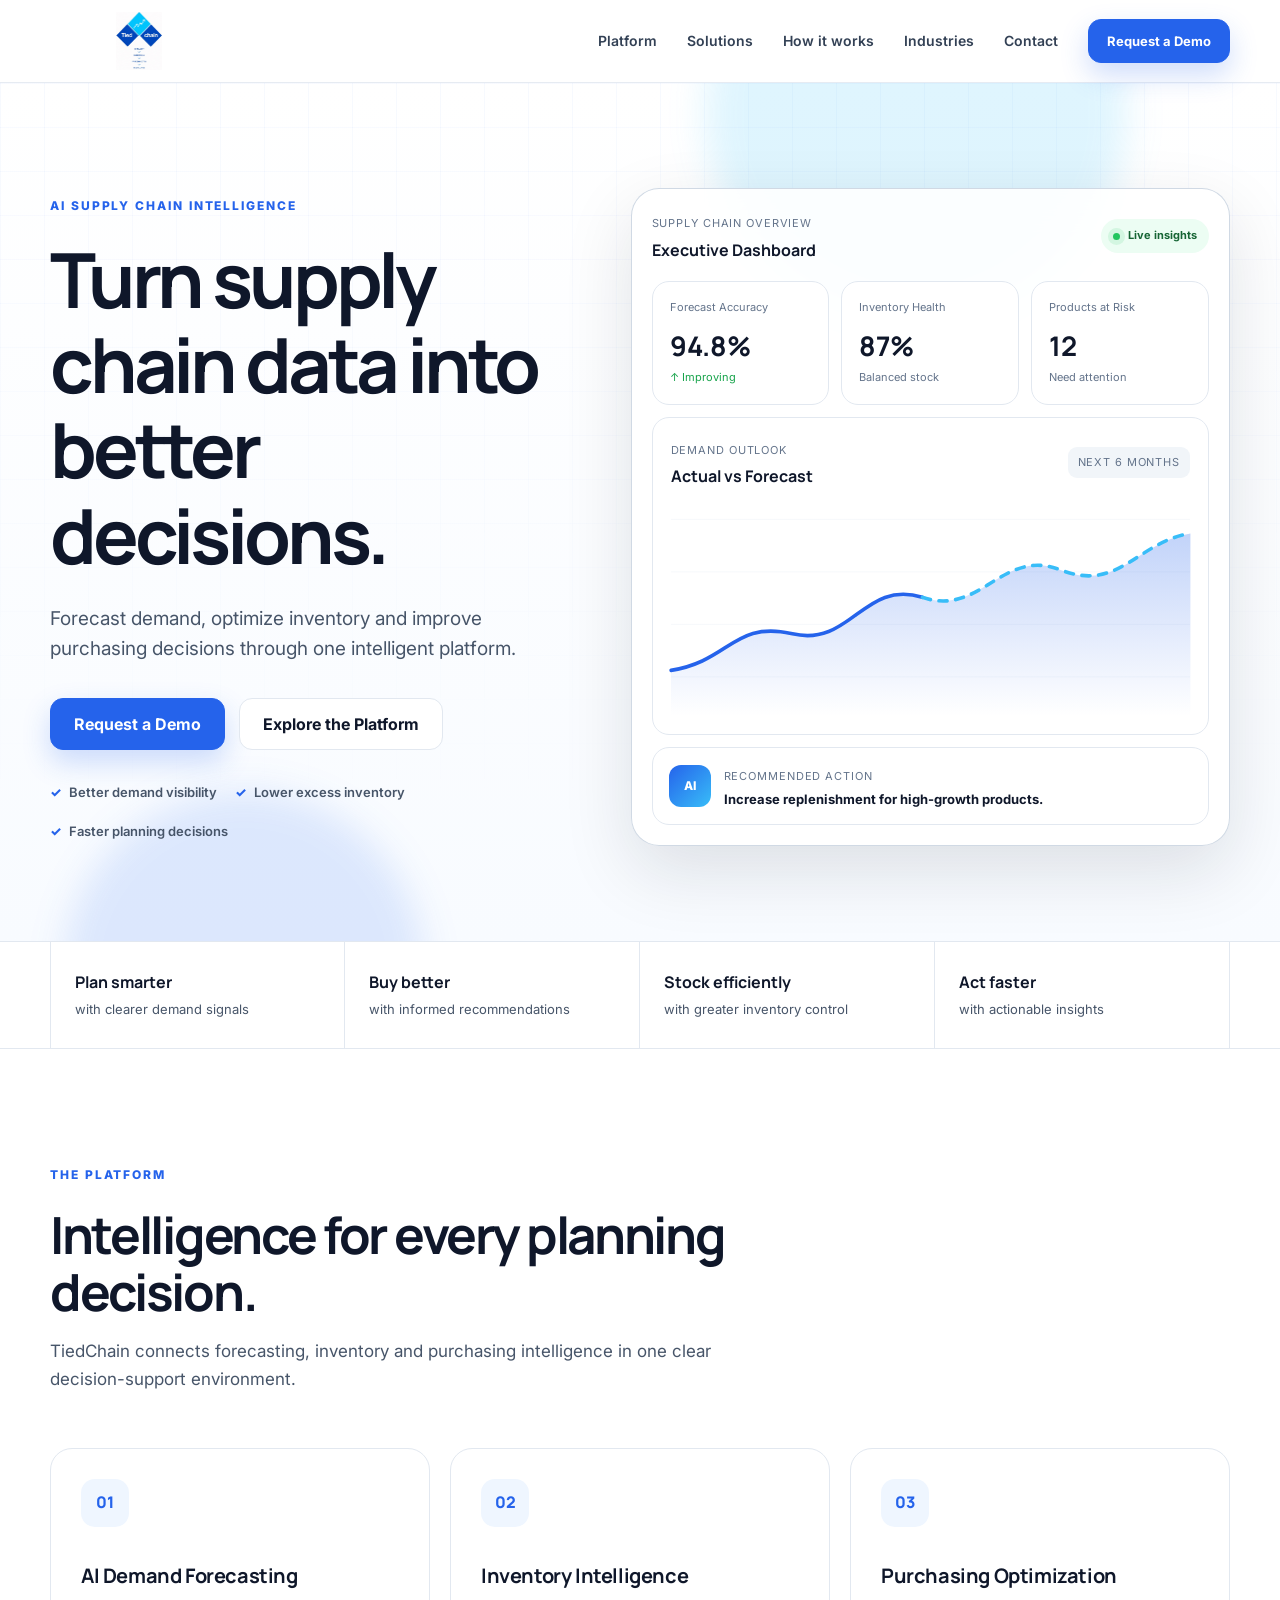
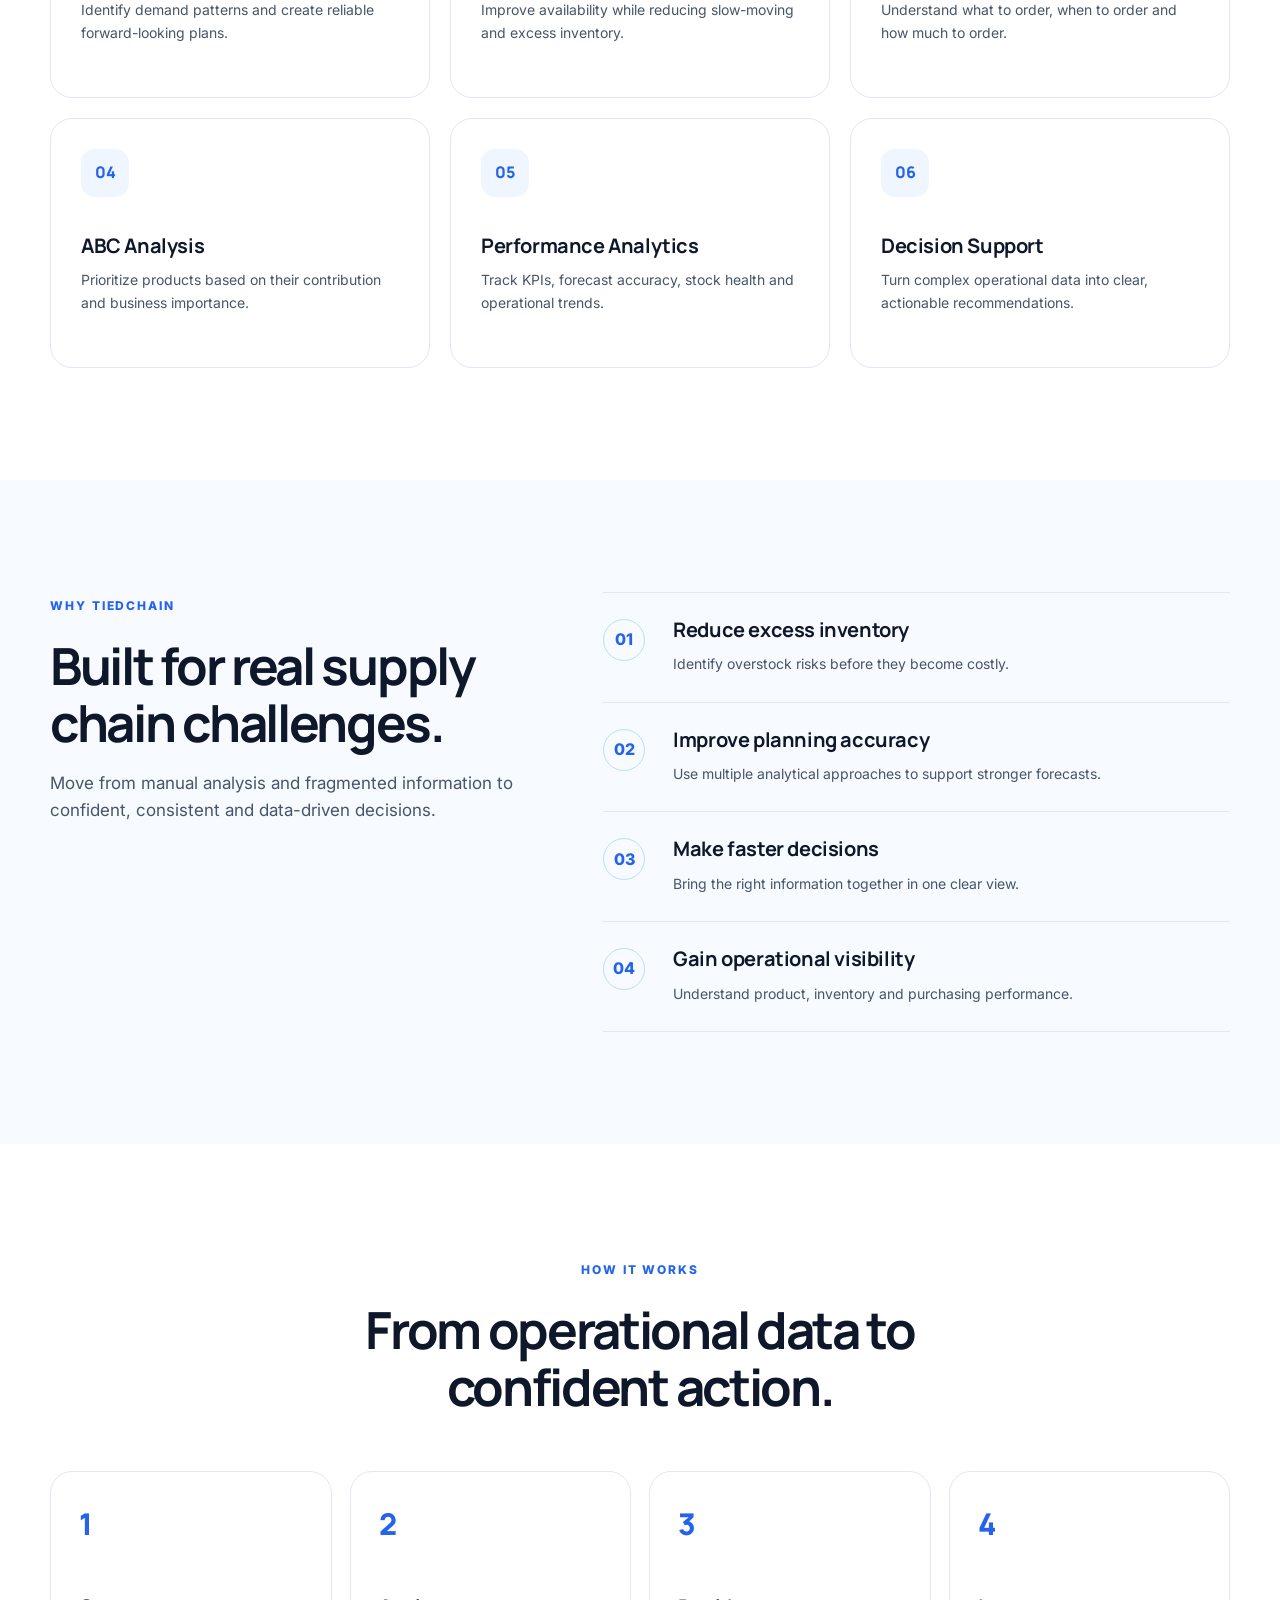
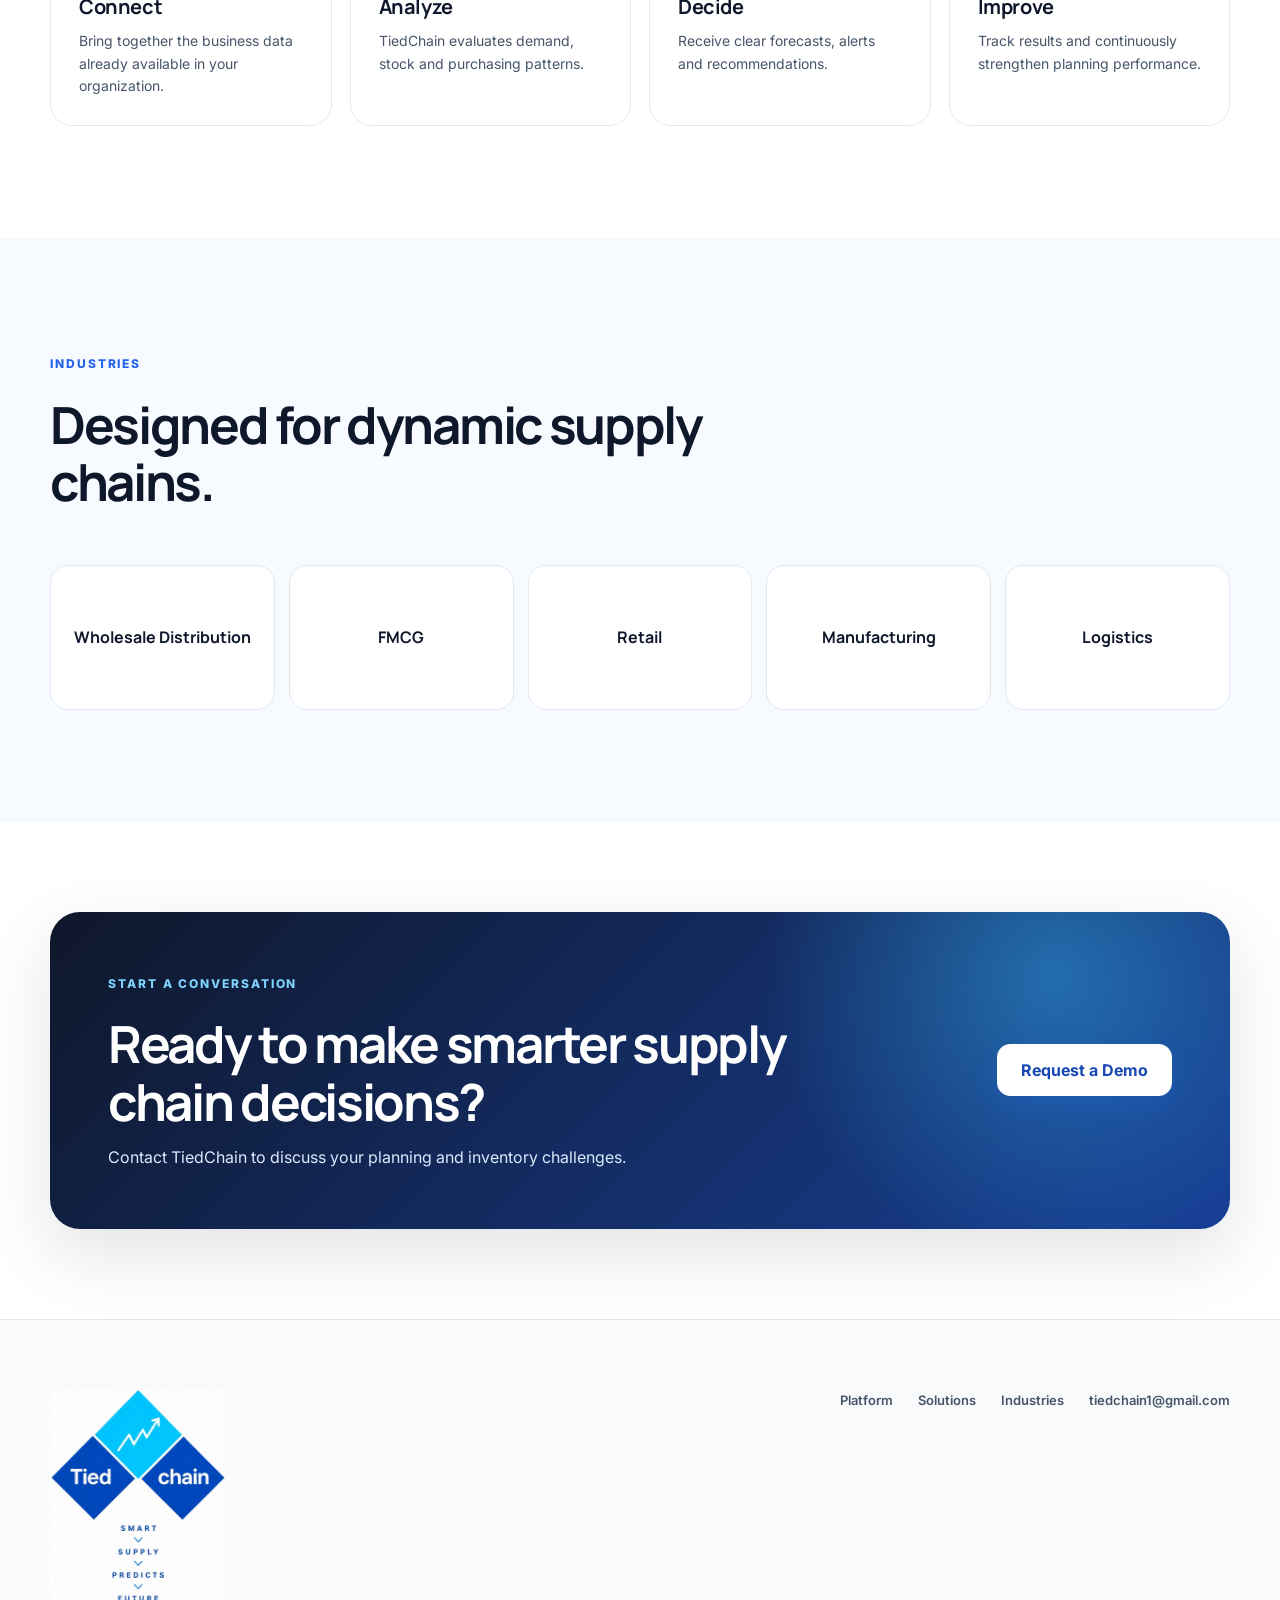
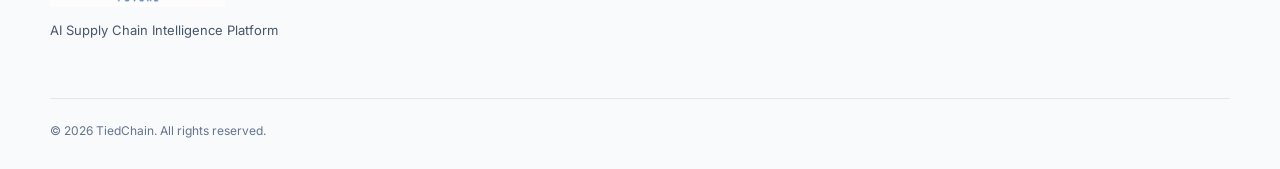
==== commit 15aefe20: "Add files via upload" ====
--- a/index.html
+++ b/index.html
@@ -16,7 +16,7 @@
   <header class="site-header">
     <div class="container nav">
       <a class="brand" href="#home" aria-label="TiedChain home">
-        <img src="assets/tiedchain-logo.jpg" alt="TiedChain logo" />
+        <img src="tiedchain-logo.jpg" alt="TiedChain logo" />
       </a>
 
       <button class="menu-button" aria-label="Open menu" aria-expanded="false">
@@ -297,7 +297,7 @@
   <footer>
     <div class="container footer-grid">
       <div class="footer-brand">
-        <img src="assets/tiedchain-logo.jpg" alt="TiedChain" />
+        <img src="tiedchain-logo.jpg" alt="TiedChain" />
         <p>AI Supply Chain Intelligence Platform</p>
       </div>
 
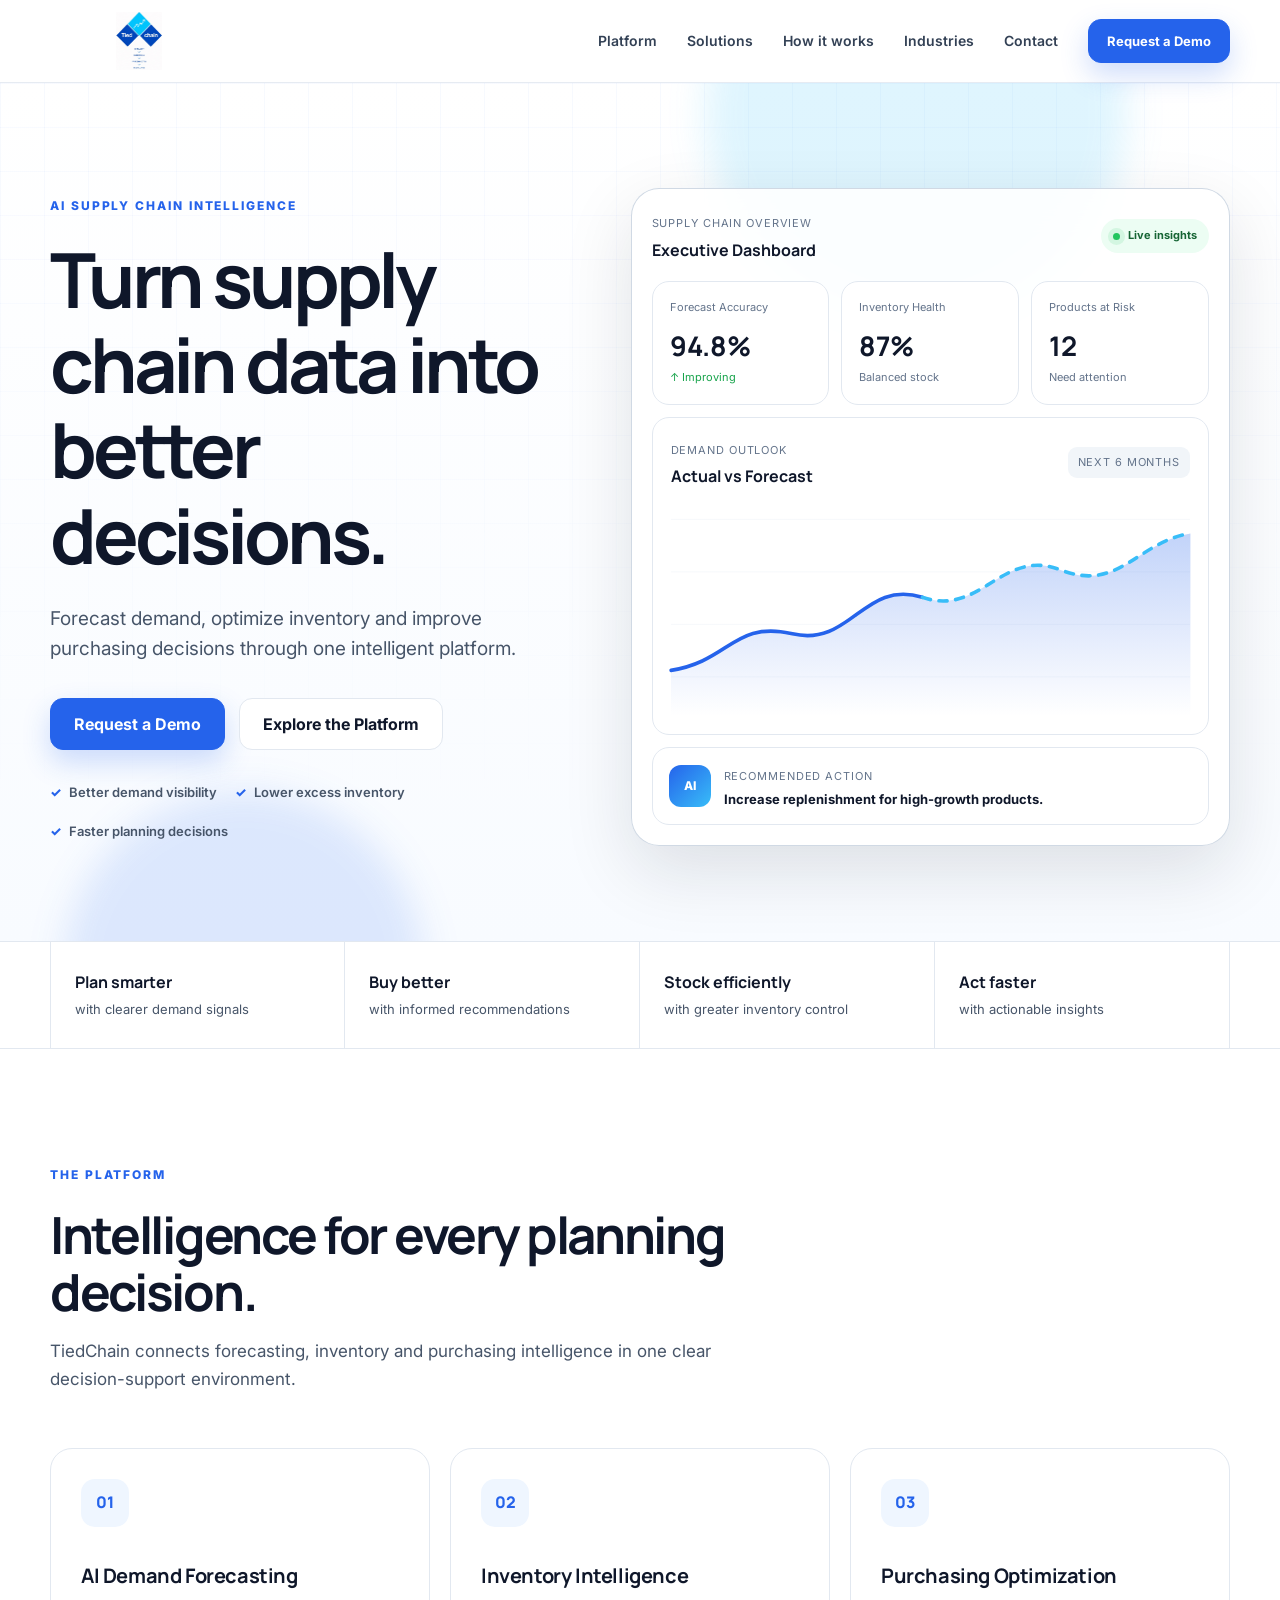
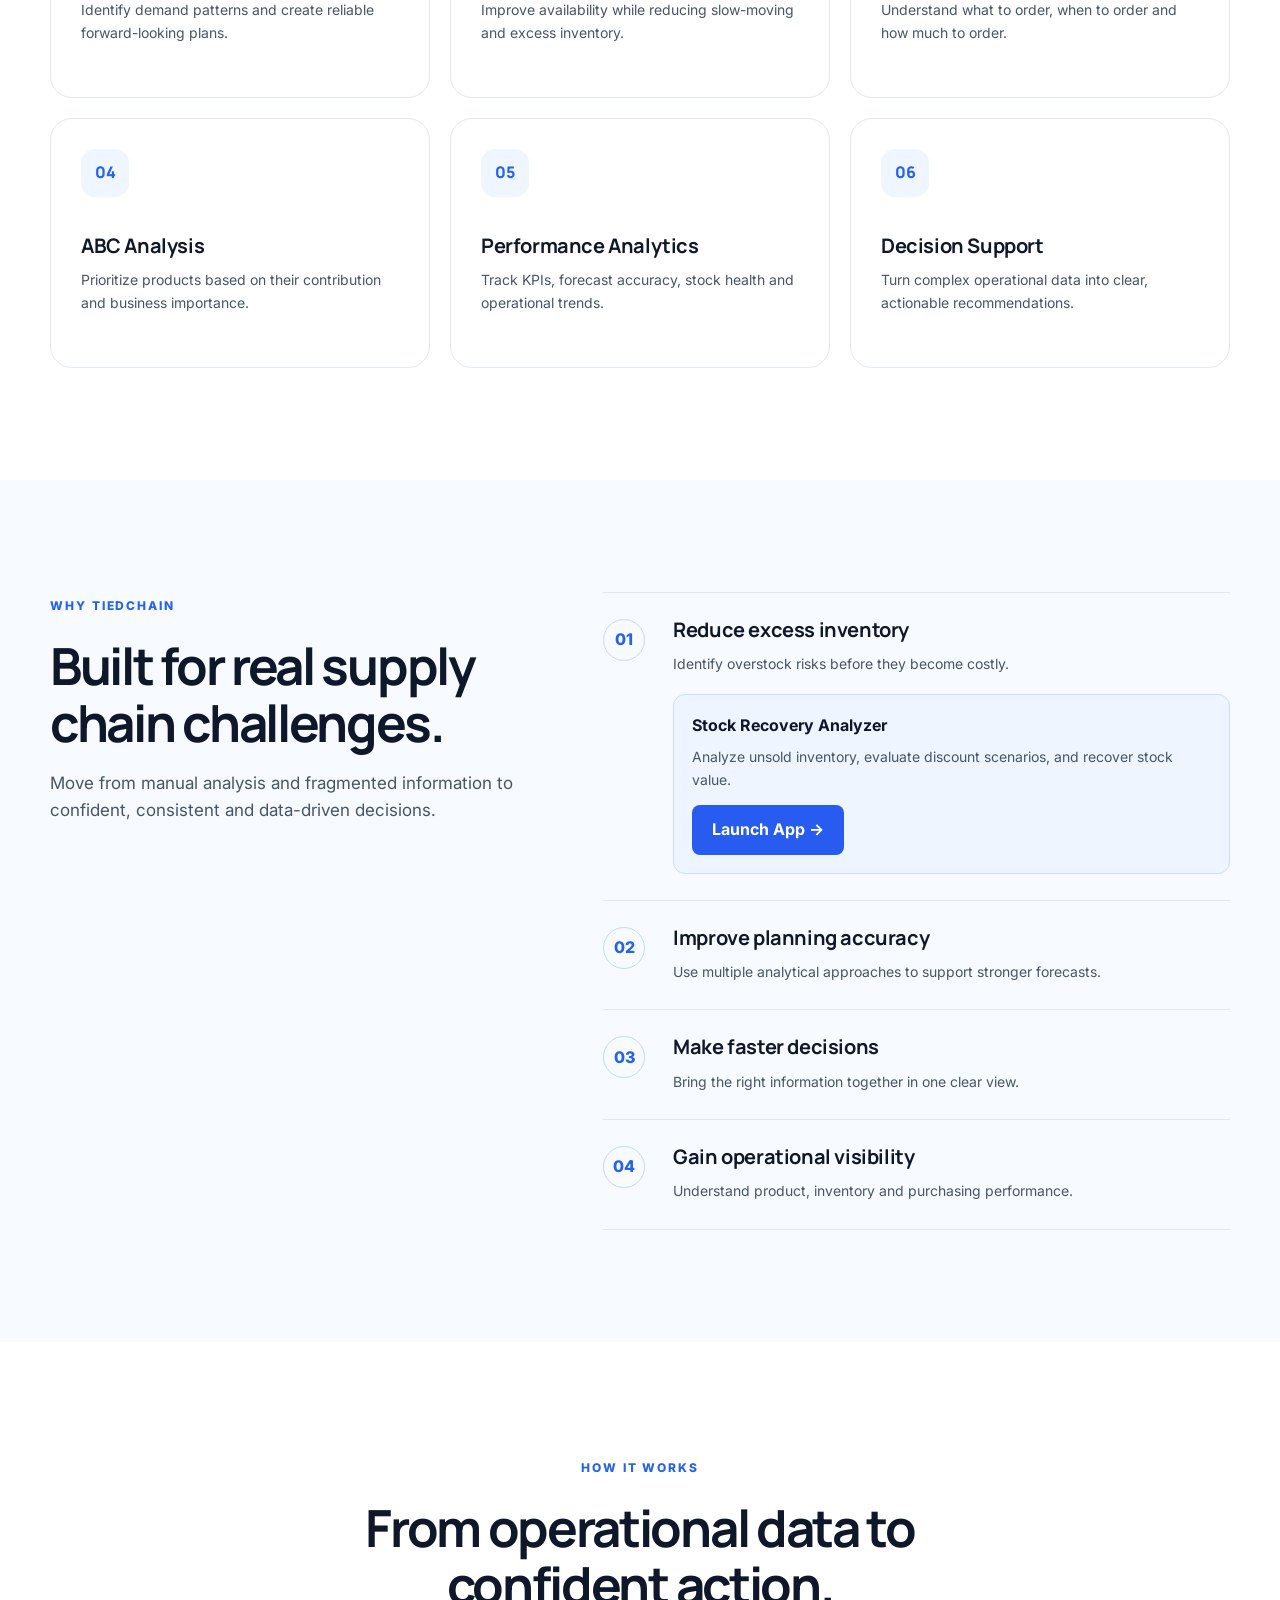
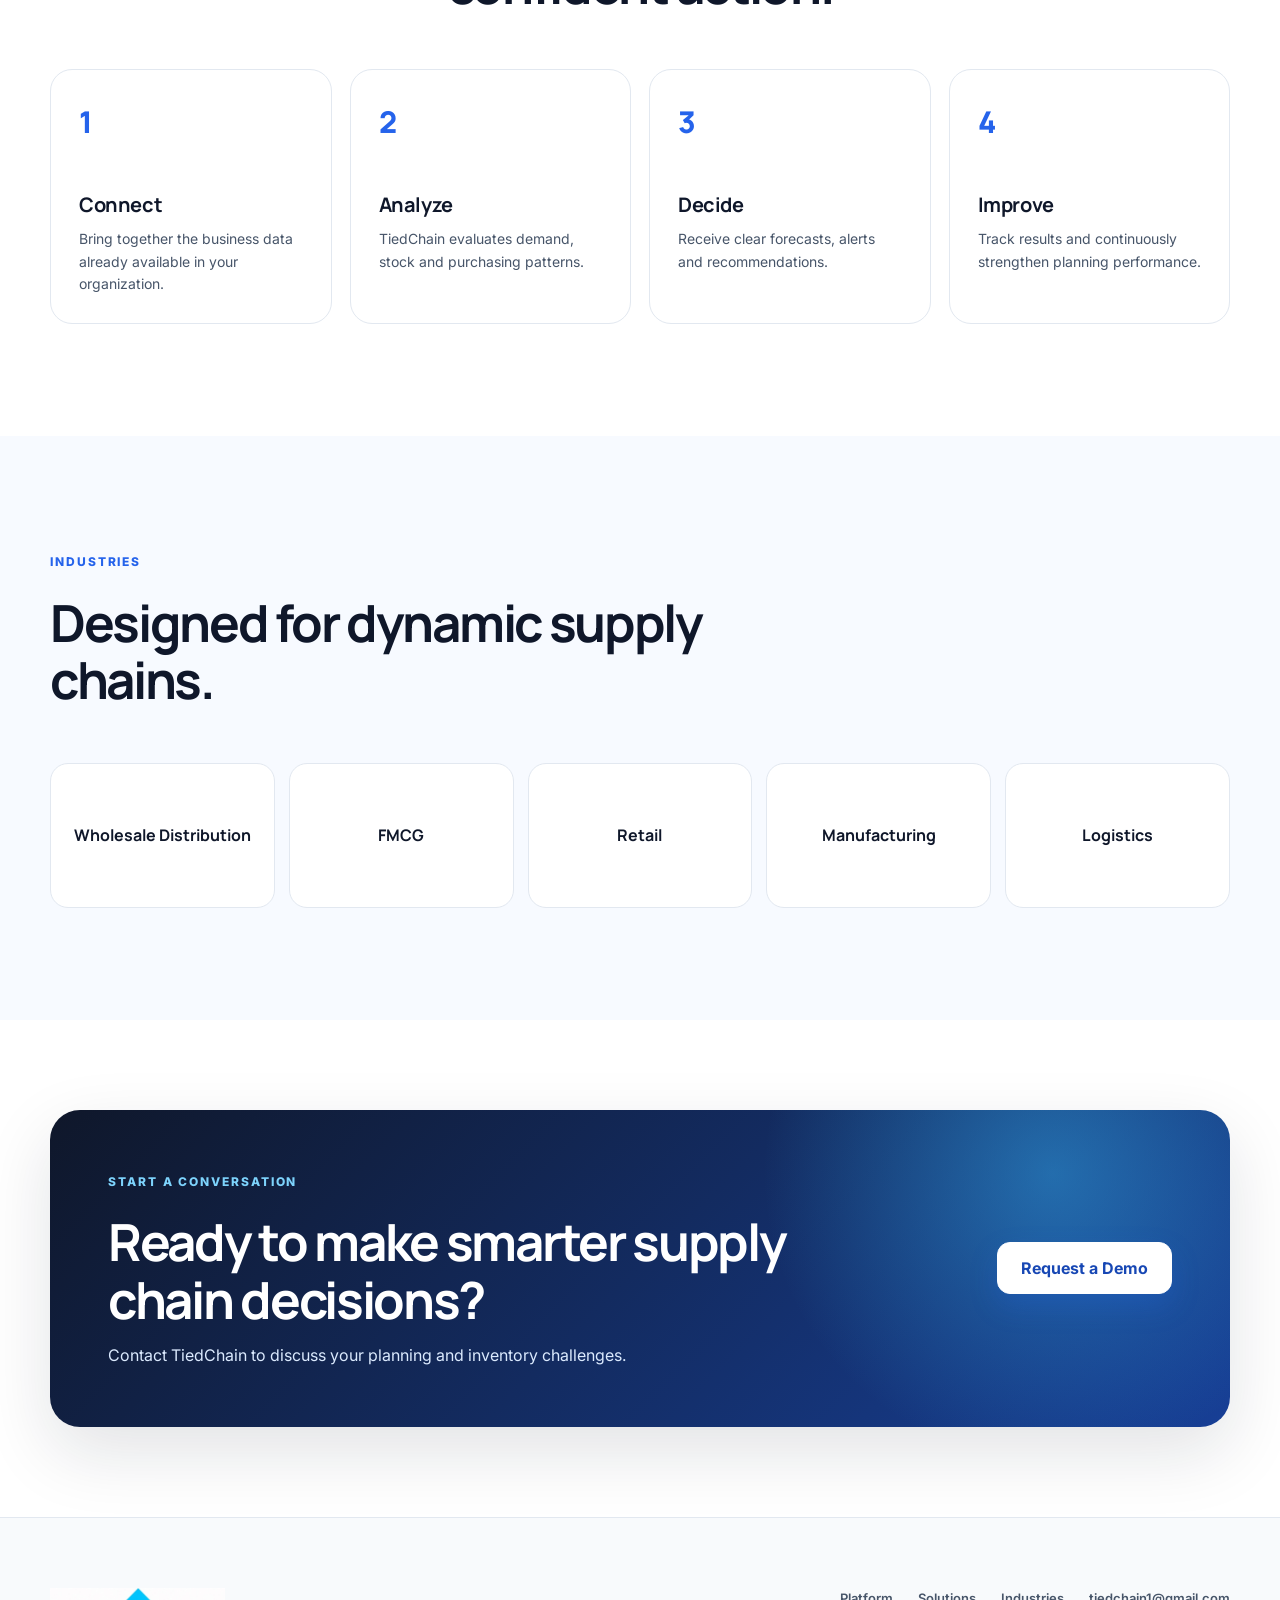
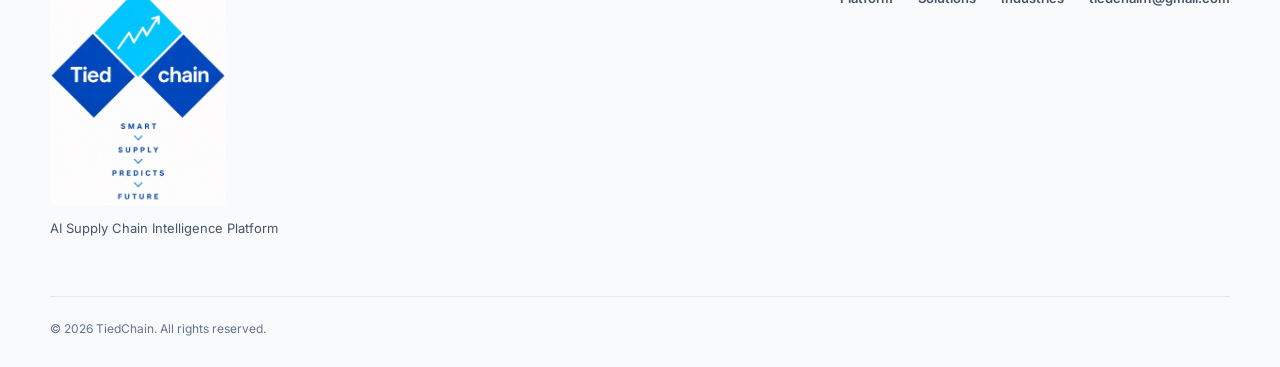
==== commit dae125ec: "Add Stock Recovery Analyzer to homepage" ====
--- a/index.html
+++ b/index.html
@@ -204,6 +204,19 @@
             <div>
               <h3>Reduce excess inventory</h3>
               <p>Identify overstock risks before they become costly.</p>
+              
+<div style="margin-top:18px;padding:18px;border:1px solid #cbdcff;border-radius:12px;background:#eef5ff;">
+  <h4 style="margin:0 0 8px;">Stock Recovery Analyzer</h4>
+  <p style="margin:0 0 14px;">
+    Analyze unsold inventory, evaluate discount scenarios,
+    and recover stock value.
+  </p>
+  <a href="/stock-recovery/"
+     style="display:inline-block;background:#285cf0;color:white;padding:12px 20px;border-radius:8px;text-decoration:none;font-weight:700;">
+    Launch App &rarr;
+  </a>
+</div>
+
             </div>
           </div>
           <div class="benefit-item">
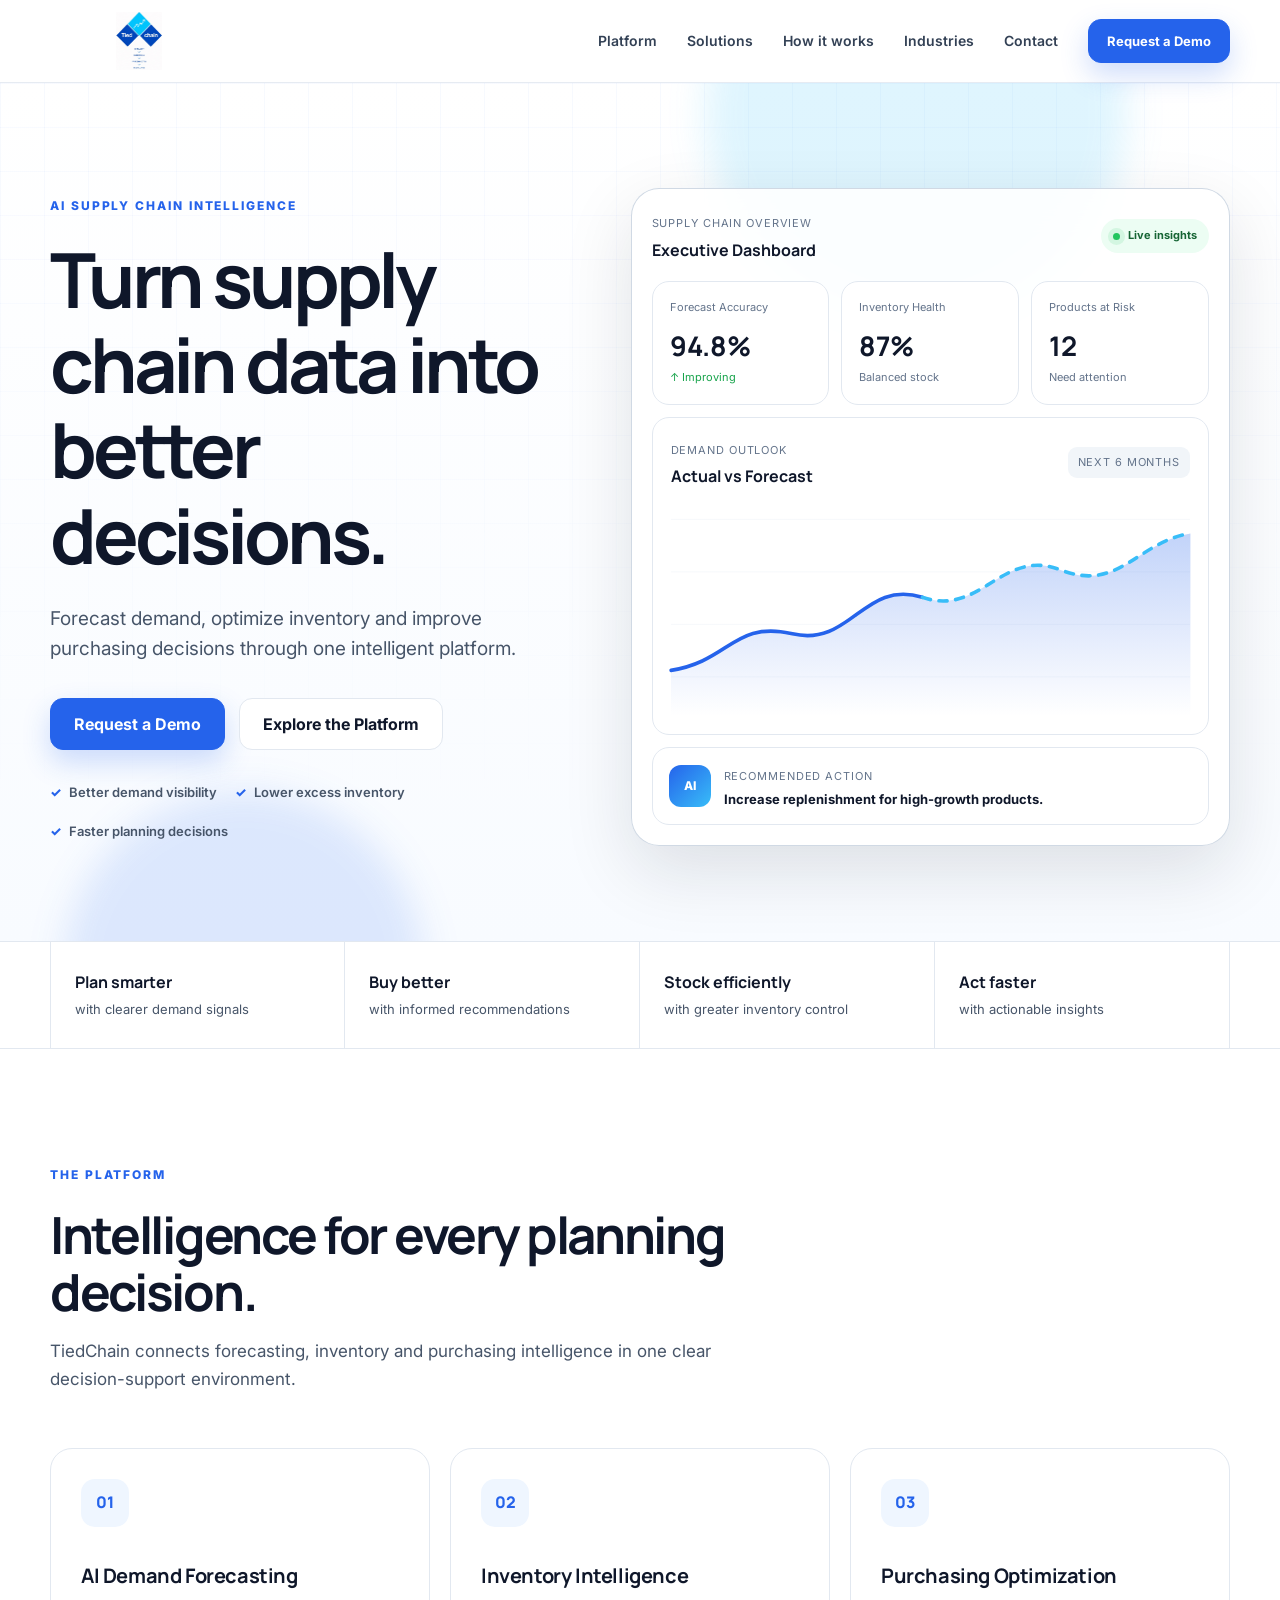
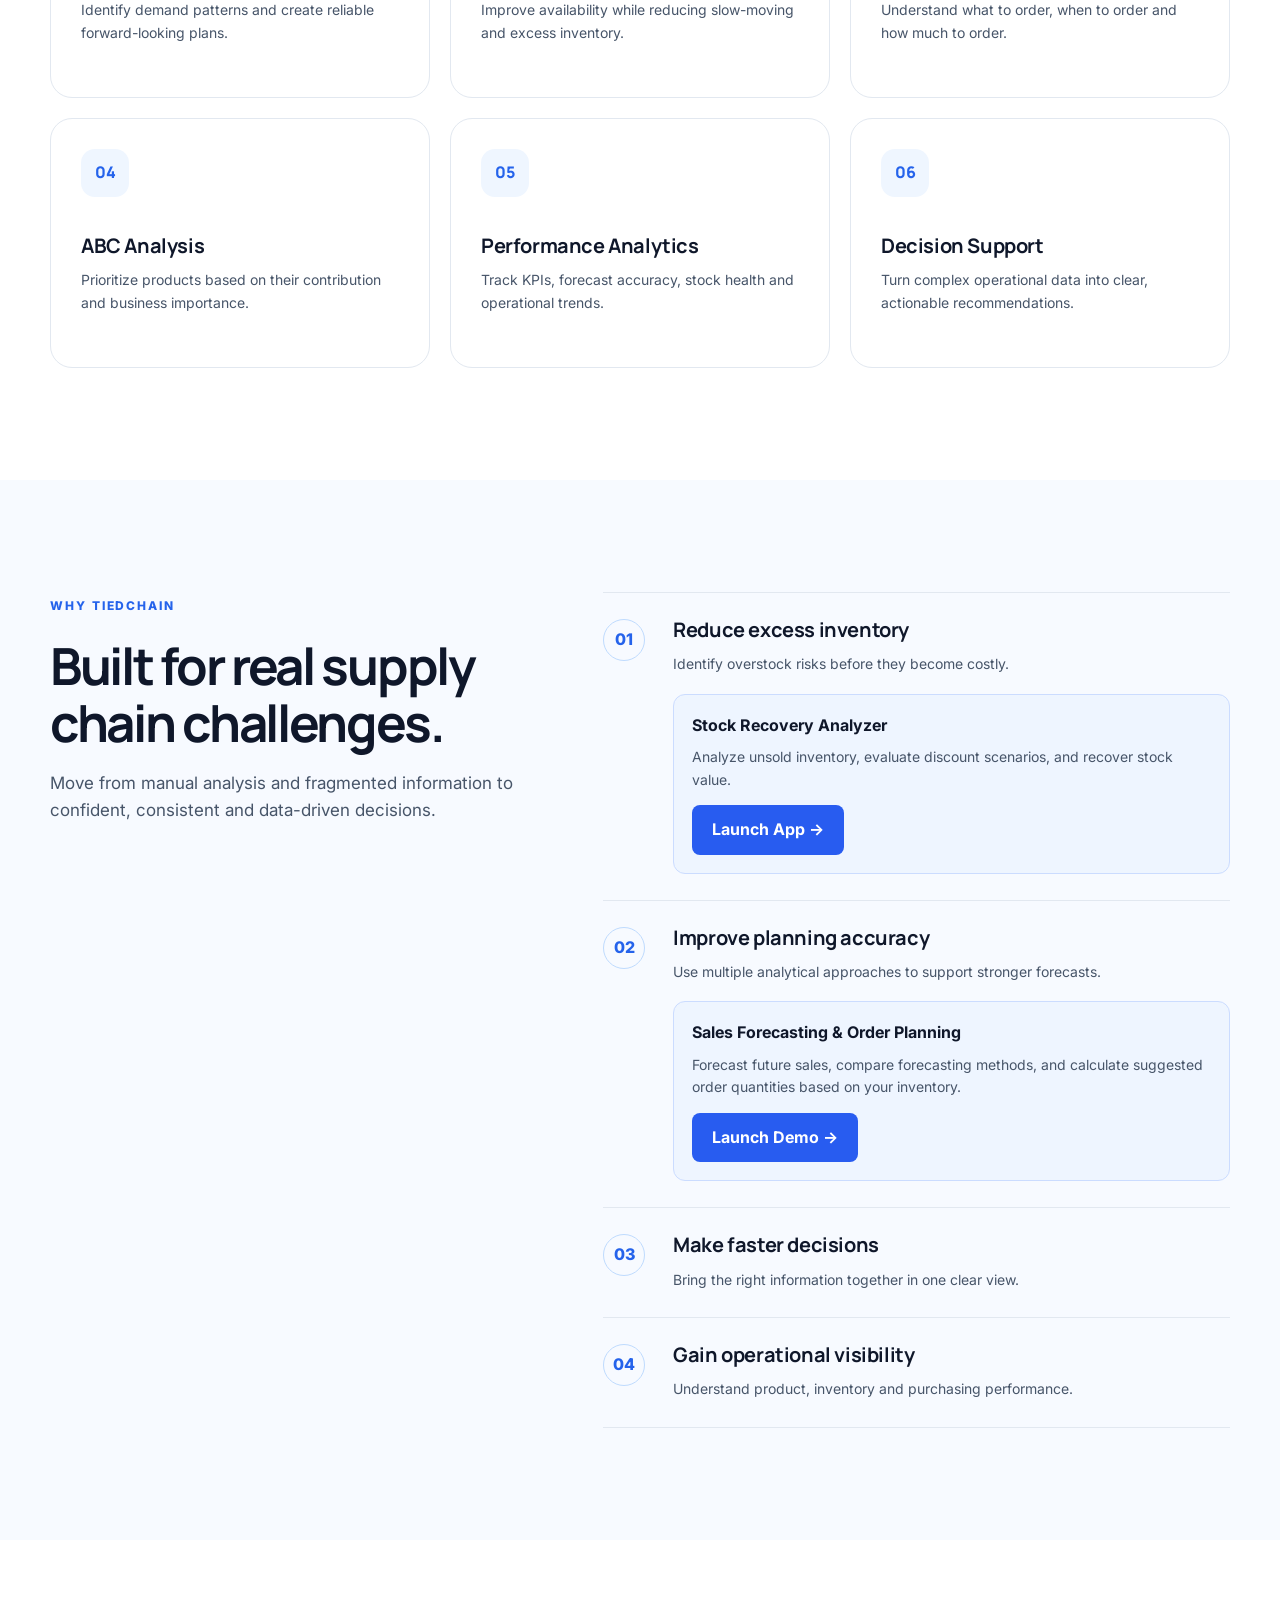
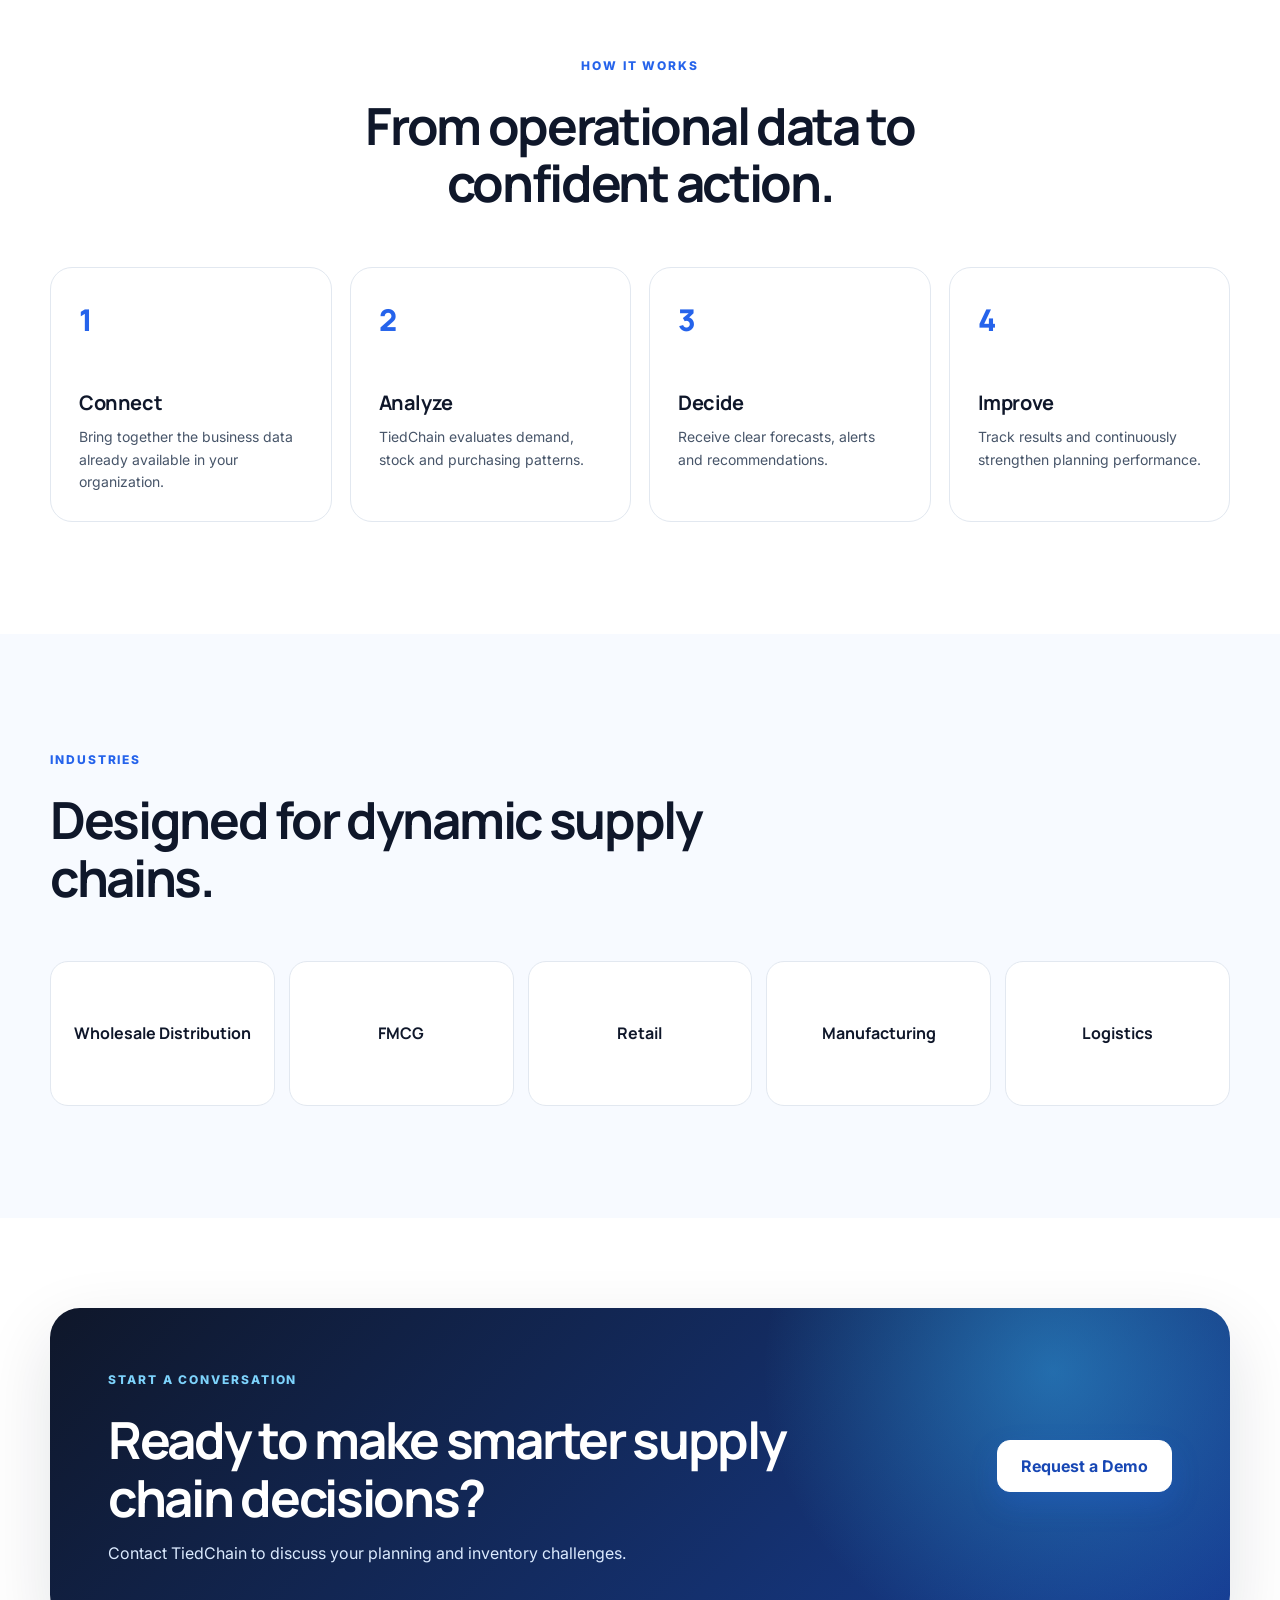
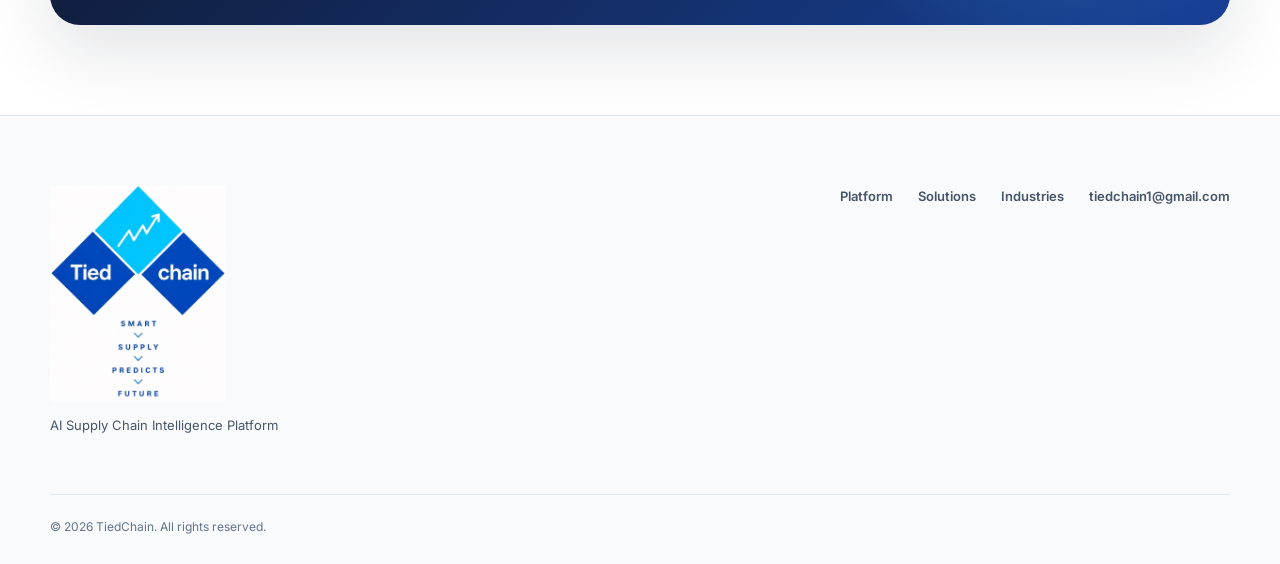
==== commit f1706d98: "Update index.html" ====
--- a/index.html
+++ b/index.html
@@ -224,6 +224,17 @@
             <div>
               <h3>Improve planning accuracy</h3>
               <p>Use multiple analytical approaches to support stronger forecasts.</p>
+
+              <div style="margin-top:18px;padding:18px;border:1px solid #cbdcff;border-radius:12px;background:#eef5ff;">
+                <h4 style="margin:0 0 8px;">Sales Forecasting &amp; Order Planning</h4>
+                <p style="margin:0 0 14px;">
+                  Forecast future sales, compare forecasting methods, and calculate suggested order quantities based on your inventory.
+                </p>
+                <a href="/forecasting-demo/"
+                   style="display:inline-block;background:#285cf0;color:white;padding:12px 20px;border-radius:8px;text-decoration:none;font-weight:700;">
+                  Launch Demo &rarr;
+                </a>
+              </div>
             </div>
           </div>
           <div class="benefit-item">
@@ -328,5 +339,6 @@
   </footer>
 
   <script src="script.js"></script>
+<!-- Cloudflare Web Analytics --><script type='module' src='https://static.cloudflareinsights.com/beacon.min.js' data-cf-beacon='{"token": "4de5044129a44e63ada4f42fe4266069"}'></script><!-- End Cloudflare Web Analytics -->
 </body>
 </html>
